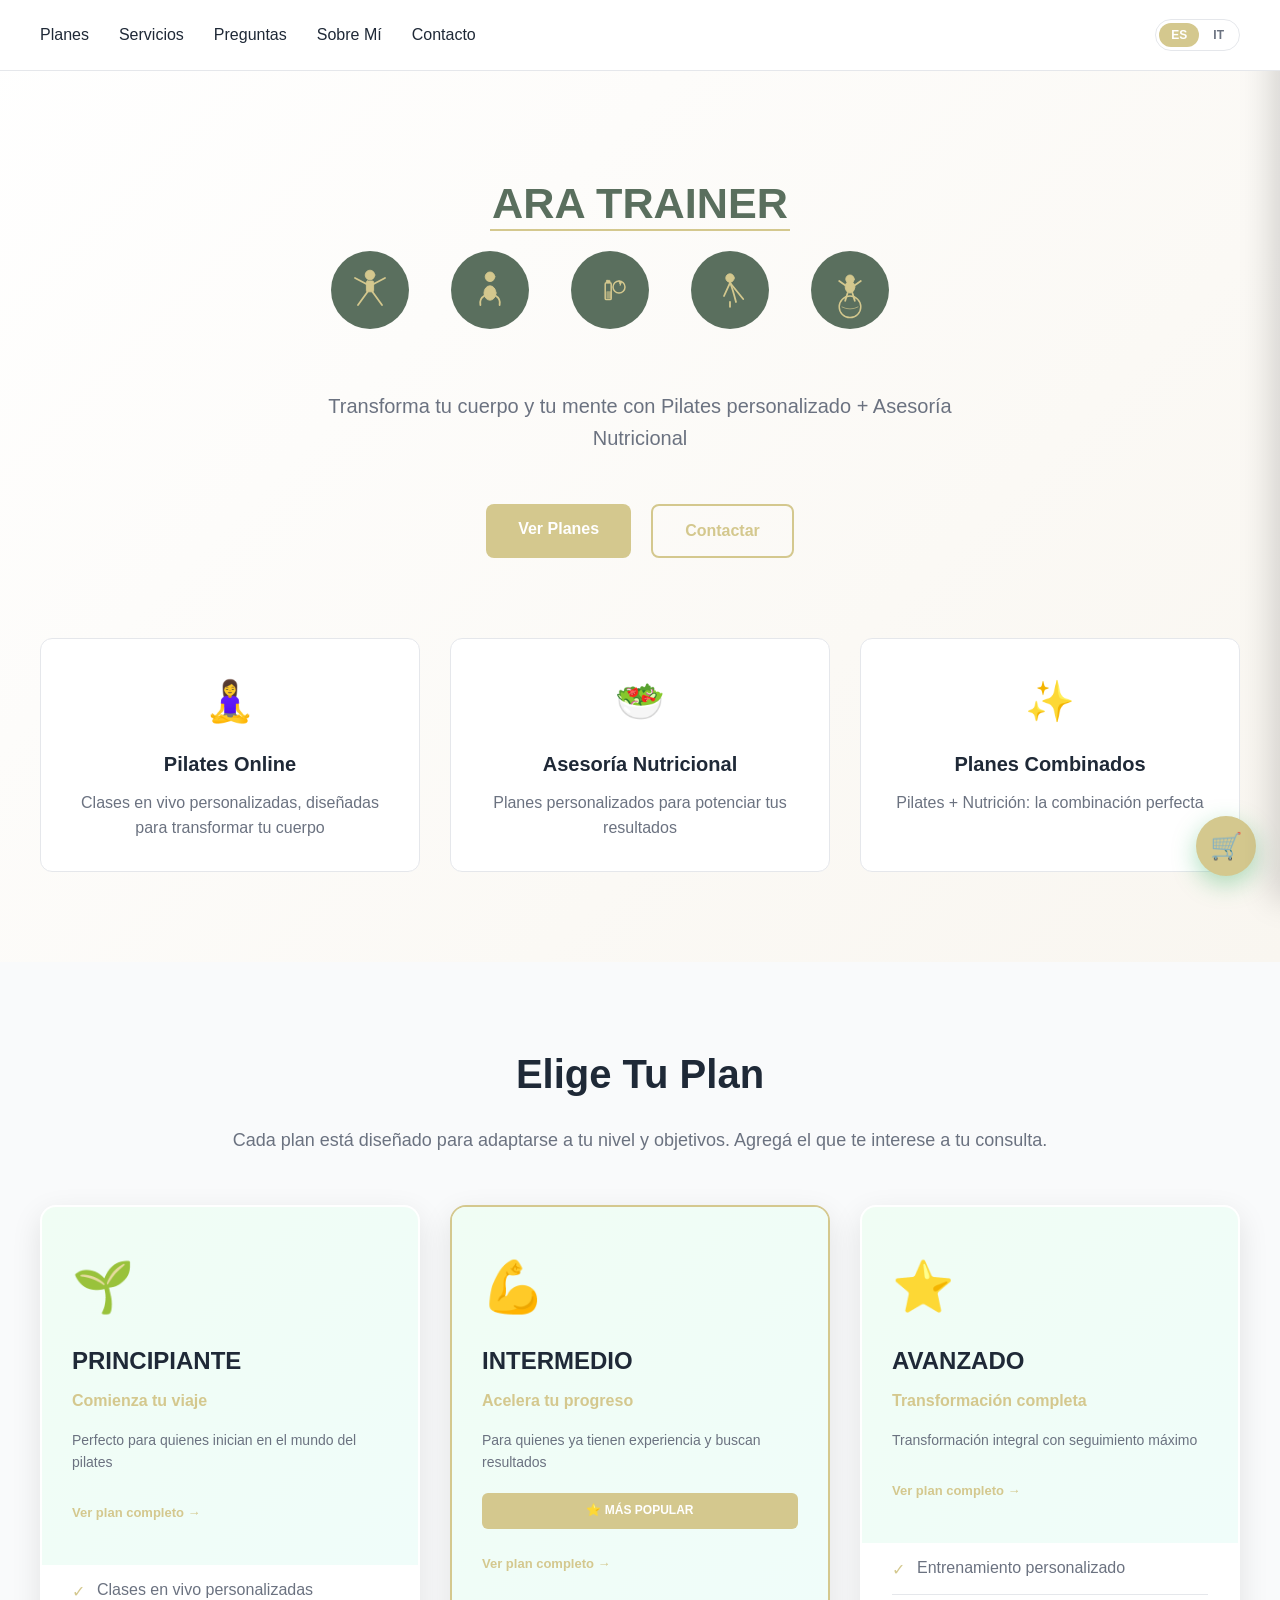
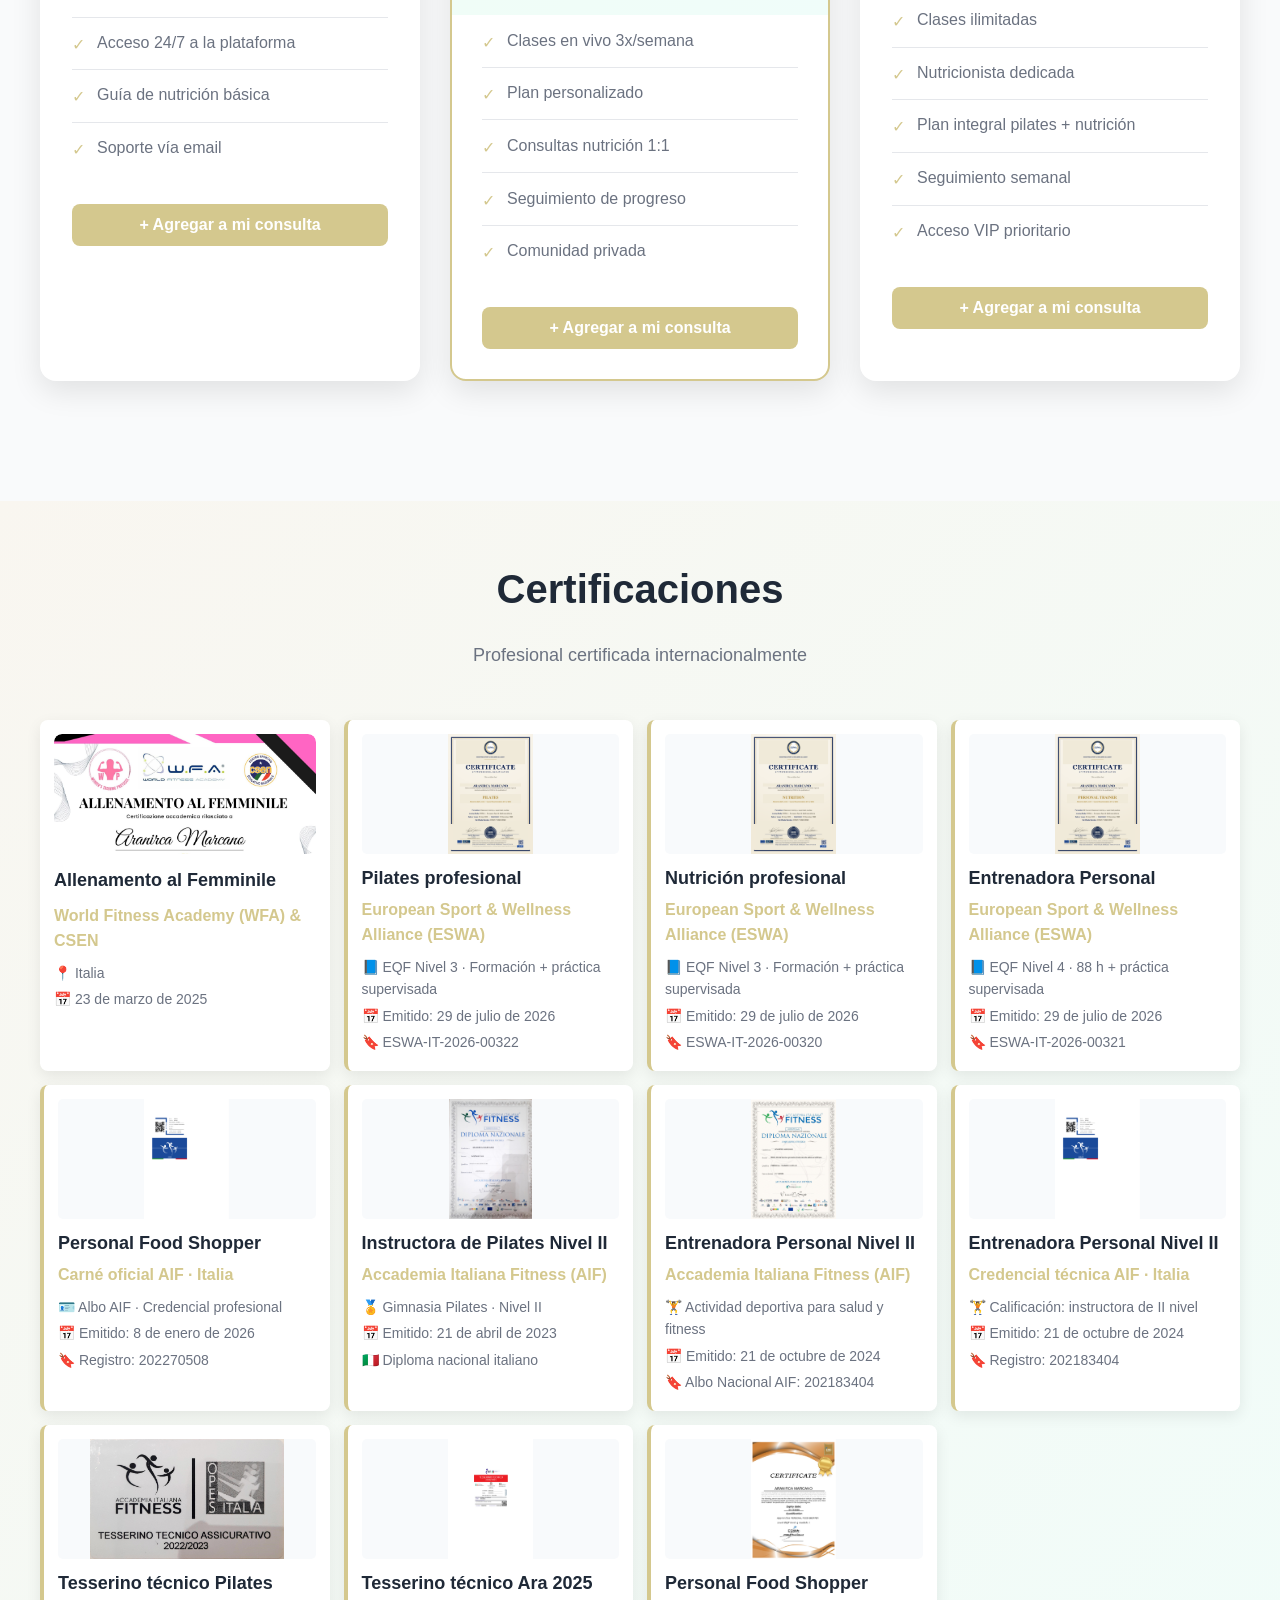
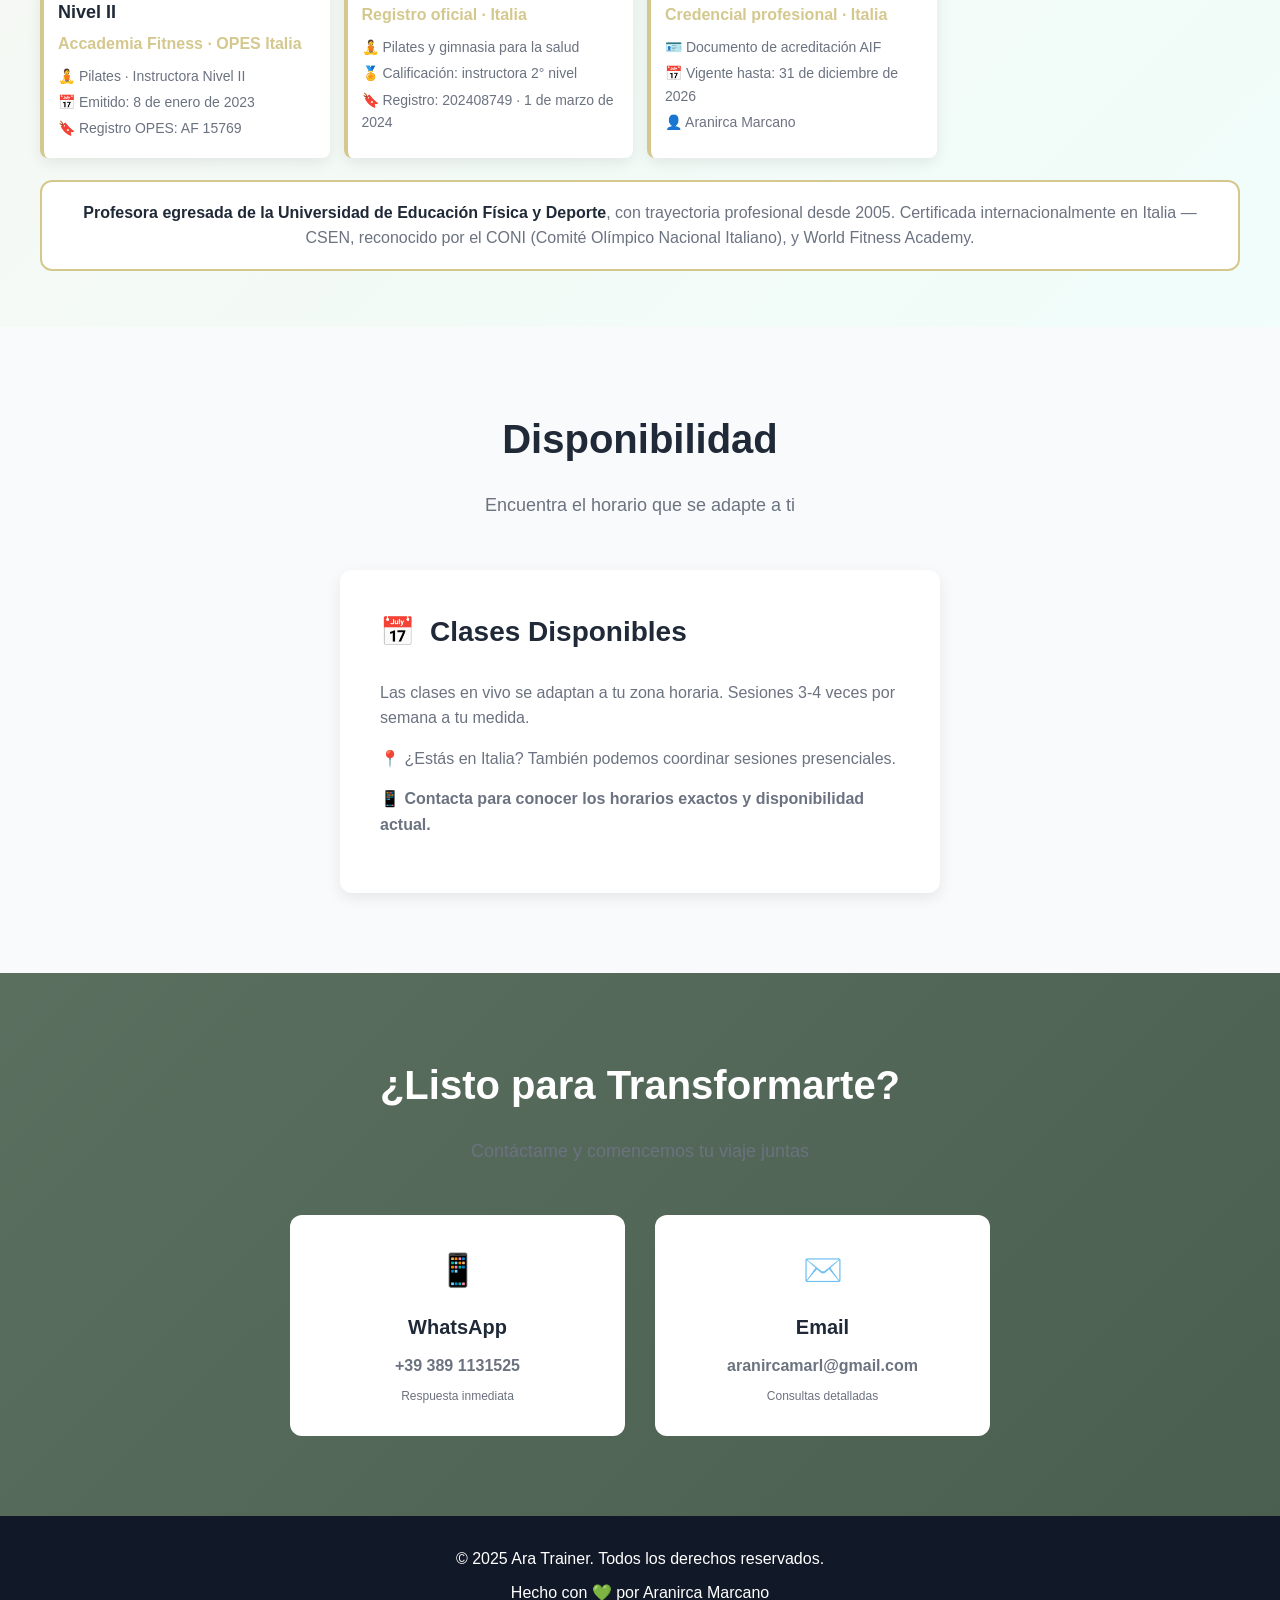
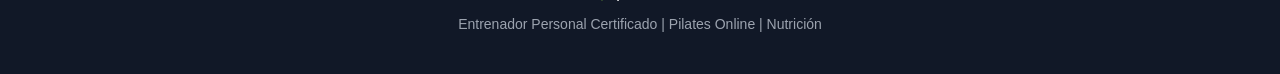
==== index.html @ 7035ace1 "Create professional Ara Trainer logo with detailed icons - Add SVG logo with 5 icons in single horiz" ====
<!DOCTYPE html>
<html lang="es">
<head>
    <meta charset="UTF-8">
    <meta name="viewport" content="width=device-width, initial-scale=1.0">
    <title data-i18n="meta.title_home">Ara Trainer | Pilates Online + Nutrición</title>
    <link rel="stylesheet" href="css/style.css">
</head>
<body>
    <!-- NAVBAR -->
    <nav>
        <div class="container">
            <ul class="nav-links">
                <li><a href="planes.html#planes-detalle" data-i18n="nav.planes">Planes</a></li>
                <li><a href="planes.html#servicios-detalle" data-i18n="nav.servicios">Servicios</a></li>
                <li><a href="planes.html#faq" data-i18n="nav.preguntas">Preguntas</a></li>
                <li><a href="#certificados" data-i18n="nav.sobre_mi">Sobre Mí</a></li>
                <li><a href="#contacto" data-i18n="nav.contacto">Contacto</a></li>
            </ul>
            <div class="nav-right">
                <div class="lang-switch">
                    <button class="lang-btn" data-lang="es">ES</button>
                    <button class="lang-btn" data-lang="it">IT</button>
                </div>
                <button class="menu-toggle" data-i18n-aria-label="common.menu_aria" aria-label="Abrir menú">☰</button>
            </div>
        </div>
    </nav>

    <!-- HERO -->
    <section class="hero">
        <div class="container">
            <img src="assets/img/logo.svg" alt="Ara Trainer" class="hero-logo">

            <p class="hero-tagline" data-i18n="hero.tagline">Transforma tu cuerpo y tu mente con Pilates personalizado + Asesoría Nutricional</p>

            <div class="cta-buttons cta-hero">
                <a href="planes.html" class="btn btn-primary" data-i18n="hero.cta_planes">Ver Planes</a>
                <a href="#contacto" class="btn btn-secondary" data-i18n="hero.cta_contact">Contactar</a>
            </div>

            <div class="features">
                <a href="planes.html#detalle-pilates" class="feature-card">
                    <div class="feature-icon">🧘‍♀️</div>
                    <h3 data-i18n="hero.feature1_title">Pilates Online</h3>
                    <p data-i18n="hero.feature1_desc">Clases en vivo personalizadas, diseñadas para transformar tu cuerpo</p>
                </a>
                <a href="planes.html#detalle-nutricion" class="feature-card">
                    <div class="feature-icon">🥗</div>
                    <h3 data-i18n="hero.feature2_title">Asesoría Nutricional</h3>
                    <p data-i18n="hero.feature2_desc">Planes personalizados para potenciar tus resultados</p>
                </a>
                <a href="planes.html#detalle-combinado" class="feature-card">
                    <div class="feature-icon">✨</div>
                    <h3 data-i18n="hero.feature3_title">Planes Combinados</h3>
                    <p data-i18n="hero.feature3_desc">Pilates + Nutrición: la combinación perfecta</p>
                </a>
            </div>
        </div>
    </section>

    <!-- PLANES -->
    <section id="planes">
        <div class="container">
            <h2 data-i18n="planes_home.title">Elige Tu Plan</h2>
            <p class="section-subtitle" data-i18n="planes_home.subtitle">Cada plan está diseñado para adaptarse a tu nivel y objetivos. Agregá el que te interese a tu consulta.</p>

            <div class="planes-grid">
                <!-- PLAN PRINCIPIANTE -->
                <div class="plan-card">
                    <div class="plan-header">
                        <a href="planes.html#detalle-principiante" class="plan-header-link">
                            <div class="plan-icon">🌱</div>
                            <div class="plan-name" data-i18n="plan.principiante.name">PRINCIPIANTE</div>
                            <div class="plan-subtitle" data-i18n="plan.principiante.subtitle">Comienza tu viaje</div>
                            <p class="plan-description" data-i18n="plan.principiante.desc">Perfecto para quienes inician en el mundo del pilates</p>
                            <span class="plan-header-cta" data-i18n="common.ver_plan_completo">Ver plan completo →</span>
                        </a>
                    </div>
                    <div class="plan-benefits">
                        <div class="benefit">
                            <span class="benefit-check">✓</span>
                            <span data-i18n="plan.principiante.b1">Clases en vivo personalizadas</span>
                        </div>
                        <div class="benefit">
                            <span class="benefit-check">✓</span>
                            <span data-i18n="plan.principiante.b2">Acceso 24/7 a la plataforma</span>
                        </div>
                        <div class="benefit">
                            <span class="benefit-check">✓</span>
                            <span data-i18n="plan.principiante.b3">Guía de nutrición básica</span>
                        </div>
                        <div class="benefit">
                            <span class="benefit-check">✓</span>
                            <span data-i18n="plan.principiante.b4">Soporte vía email</span>
                        </div>
                    </div>
                    <div class="plan-footer">
                        <button class="btn btn-primary btn-add-cart" data-item-id="plan-principiante">+ Agregar a mi consulta</button>
                    </div>
                </div>

                <!-- PLAN INTERMEDIO -->
                <div class="plan-card destacado">
                    <div class="plan-header">
                        <a href="planes.html#detalle-intermedio" class="plan-header-link">
                            <div class="plan-icon">💪</div>
                            <div class="plan-name" data-i18n="plan.intermedio.name">INTERMEDIO</div>
                            <div class="plan-subtitle" data-i18n="plan.intermedio.subtitle">Acelera tu progreso</div>
                            <p class="plan-description" data-i18n="plan.intermedio.desc">Para quienes ya tienen experiencia y buscan resultados</p>
                            <div class="plan-badge" data-i18n="plan.intermedio.badge">⭐ MÁS POPULAR</div>
                            <span class="plan-header-cta" data-i18n="common.ver_plan_completo">Ver plan completo →</span>
                        </a>
                    </div>
                    <div class="plan-benefits">
                        <div class="benefit">
                            <span class="benefit-check">✓</span>
                            <span data-i18n="plan.intermedio.b1">Clases en vivo 3x/semana</span>
                        </div>
                        <div class="benefit">
                            <span class="benefit-check">✓</span>
                            <span data-i18n="plan.intermedio.b2">Plan personalizado</span>
                        </div>
                        <div class="benefit">
                            <span class="benefit-check">✓</span>
                            <span data-i18n="plan.intermedio.b3">Consultas nutrición 1:1</span>
                        </div>
                        <div class="benefit">
                            <span class="benefit-check">✓</span>
                            <span data-i18n="plan.intermedio.b4">Seguimiento de progreso</span>
                        </div>
                        <div class="benefit">
                            <span class="benefit-check">✓</span>
                            <span data-i18n="plan.intermedio.b5">Comunidad privada</span>
                        </div>
                    </div>
                    <div class="plan-footer">
                        <button class="btn btn-primary btn-add-cart" data-item-id="plan-intermedio">+ Agregar a mi consulta</button>
                    </div>
                </div>

                <!-- PLAN AVANZADO -->
                <div class="plan-card">
                    <div class="plan-header">
                        <a href="planes.html#detalle-avanzado" class="plan-header-link">
                            <div class="plan-icon">⭐</div>
                            <div class="plan-name" data-i18n="plan.avanzado.name">AVANZADO</div>
                            <div class="plan-subtitle" data-i18n="plan.avanzado.subtitle">Transformación completa</div>
                            <p class="plan-description" data-i18n="plan.avanzado.desc">Transformación integral con seguimiento máximo</p>
                            <span class="plan-header-cta" data-i18n="common.ver_plan_completo">Ver plan completo →</span>
                        </a>
                    </div>
                    <div class="plan-benefits">
                        <div class="benefit">
                            <span class="benefit-check">✓</span>
                            <span data-i18n="plan.avanzado.b1">Entrenamiento personalizado</span>
                        </div>
                        <div class="benefit">
                            <span class="benefit-check">✓</span>
                            <span data-i18n="plan.avanzado.b2">Clases ilimitadas</span>
                        </div>
                        <div class="benefit">
                            <span class="benefit-check">✓</span>
                            <span data-i18n="plan.avanzado.b3">Nutricionista dedicada</span>
                        </div>
                        <div class="benefit">
                            <span class="benefit-check">✓</span>
                            <span data-i18n="plan.avanzado.b4">Plan integral pilates + nutrición</span>
                        </div>
                        <div class="benefit">
                            <span class="benefit-check">✓</span>
                            <span data-i18n="plan.avanzado.b5">Seguimiento semanal</span>
                        </div>
                        <div class="benefit">
                            <span class="benefit-check">✓</span>
                            <span data-i18n="plan.avanzado.b6">Acceso VIP prioritario</span>
                        </div>
                    </div>
                    <div class="plan-footer">
                        <button class="btn btn-primary btn-add-cart" data-item-id="plan-avanzado">+ Agregar a mi consulta</button>
                    </div>
                </div>
            </div>
        </div>
    </section>

    <!-- CERTIFICADOS -->
    <section id="certificados">
        <div class="container">
            <h2 data-i18n="cert.title">Certificaciones</h2>
            <p class="section-subtitle" data-i18n="cert.subtitle">Profesional certificada internacionalmente</p>

            <div class="certificados-grid">
                <article class="cert-card cert-card-featured">
                    <a href="assets/img/certificado-allenamento-femminile.jpg" target="_blank" rel="noopener" class="cert-image-link" data-i18n-aria-label="cert.image_aria" aria-label="Ver certificado completo">
                        <img src="assets/img/certificado-allenamento-femminile.jpg" data-i18n-alt="cert.image_alt" alt="Certificado Allenamento al Femminile" class="cert-image">
                    </a>
                    <div class="cert-title" data-i18n="cert.card1_title">Allenamento al Femminile</div>
                    <div class="cert-entity">World Fitness Academy (WFA) &amp; CSEN</div>
                    <div class="cert-detail">📍 <span data-i18n="cert.italia">Italia</span></div>
                    <div class="cert-detail" data-i18n="cert.card1_date">📅 23 de marzo de 2025</div>
                </article>

                <a class="cert-card cert-document" href="assets/img/originales/Diploma_ESWA_ARANIRCA_MARCANO_PILATES.pdf" target="_blank" rel="noopener">
                    <img class="cert-thumb" src="assets/img/certificados/certificado-1.png" alt="Diploma europeo de Pilates ESWA"><span class="cert-title">Pilates profesional</span><span class="cert-entity">European Sport &amp; Wellness Alliance (ESWA)</span><span class="cert-detail">📘 EQF Nivel 3 · Formación + práctica supervisada</span><span class="cert-detail">📅 Emitido: 29 de julio de 2026</span><span class="cert-detail">🔖 ESWA-IT-2026-00322</span>
                </a>
                <a class="cert-card cert-document" href="assets/img/originales/Diploma_ESWA_ARANIRCA_MARCANO_NUTRITION.pdf" target="_blank" rel="noopener">
                    <img class="cert-thumb" src="assets/img/certificados/certificado-2.png" alt="Diploma europeo de Nutrición ESWA"><span class="cert-title">Nutrición profesional</span><span class="cert-entity">European Sport &amp; Wellness Alliance (ESWA)</span><span class="cert-detail">📘 EQF Nivel 3 · Formación + práctica supervisada</span><span class="cert-detail">📅 Emitido: 29 de julio de 2026</span><span class="cert-detail">🔖 ESWA-IT-2026-00320</span>
                </a>
                <a class="cert-card cert-document" href="assets/img/originales/Diploma_ESWA_ARANIRCA_MARCANO_PERSONAL_TRAINER.pdf" target="_blank" rel="noopener">
                    <img class="cert-thumb" src="assets/img/certificados/certificado-3.png" alt="Diploma europeo de Entrenadora Personal ESWA"><span class="cert-title">Entrenadora Personal</span><span class="cert-entity">European Sport &amp; Wellness Alliance (ESWA)</span><span class="cert-detail">📘 EQF Nivel 4 · 88 h + práctica supervisada</span><span class="cert-detail">📅 Emitido: 29 de julio de 2026</span><span class="cert-detail">🔖 ESWA-IT-2026-00321</span>
                </a>
                <a class="cert-card cert-document" href="assets/img/originales/aif_card.pdf" target="_blank" rel="noopener">
                    <img class="cert-thumb" src="assets/img/certificados/certificado-4.png" alt="Carné oficial AIF de Personal Food Shopper"><span class="cert-title">Personal Food Shopper</span><span class="cert-entity">Carné oficial AIF · Italia</span><span class="cert-detail">🪪 Albo AIF · Credencial profesional</span><span class="cert-detail">📅 Emitido: 8 de enero de 2026</span><span class="cert-detail">🔖 Registro: 202270508</span>
                </a>
                <a class="cert-card cert-document" href="assets/img/originales/Diploma Nazionale  Pilates ll livello (1).pdf" target="_blank" rel="noopener">
                    <img class="cert-thumb" src="assets/img/certificados/certificado-5.png" alt="Diploma Nacional de Instructora de Pilates Nivel II"><span class="cert-title">Instructora de Pilates Nivel II</span><span class="cert-entity">Accademia Italiana Fitness (AIF)</span><span class="cert-detail">🏅 Gimnasia Pilates · Nivel II</span><span class="cert-detail">📅 Emitido: 21 de abril de 2023</span><span class="cert-detail">🇮🇹 Diploma nacional italiano</span>
                </a>
                <a class="cert-card cert-document" href="assets/img/originales/certificate_aif_ Diploma Nazionale PT.pdf" target="_blank" rel="noopener">
                    <img class="cert-thumb" src="assets/img/certificados/certificado-6.png" alt="Diploma Nacional de Entrenadora Personal Nivel II"><span class="cert-title">Entrenadora Personal Nivel II</span><span class="cert-entity">Accademia Italiana Fitness (AIF)</span><span class="cert-detail">🏋️ Actividad deportiva para salud y fitness</span><span class="cert-detail">📅 Emitido: 21 de octubre de 2024</span><span class="cert-detail">🔖 Albo Nacional AIF: 202183404</span>
                </a>
                <a class="cert-card cert-document" href="assets/img/originales/Tesserino PT livello 2 allenatore.pdf" target="_blank" rel="noopener">
                    <img class="cert-thumb" src="assets/img/certificados/certificado-7.png" alt="Credencial técnica AIF de Entrenadora Personal Nivel II"><span class="cert-title">Entrenadora Personal Nivel II</span><span class="cert-entity">Credencial técnica AIF · Italia</span><span class="cert-detail">🏋️ Calificación: instructora de II nivel</span><span class="cert-detail">📅 Emitido: 21 de octubre de 2024</span><span class="cert-detail">🔖 Registro: 202183404</span>
                </a>
                <a class="cert-card cert-document" href="assets/img/originales/Tesserino tecnico pilates ll.pdf" target="_blank" rel="noopener">
                    <img class="cert-thumb" src="assets/img/certificados/certificado-8.png" alt="Credencial técnica de Pilates Nivel II"><span class="cert-title">Tesserino técnico Pilates Nivel II</span><span class="cert-entity">Accademia Fitness · OPES Italia</span><span class="cert-detail">🧘 Pilates · Instructora Nivel II</span><span class="cert-detail">📅 Emitido: 8 de enero de 2023</span><span class="cert-detail">🔖 Registro OPES: AF 15769</span>
                </a>
                <a class="cert-card cert-document" href="assets/img/originales/Tesserino técnico Ara 2025.pdf" target="_blank" rel="noopener">
                    <img class="cert-thumb" src="assets/img/certificados/certificado-9.png" alt="Tesserino técnico Ara 2025"><span class="cert-title">Tesserino técnico Ara 2025</span><span class="cert-entity">Registro oficial · Italia</span><span class="cert-detail">🧘 Pilates y gimnasia para la salud</span><span class="cert-detail">🏅 Calificación: instructora 2° nivel</span><span class="cert-detail">🔖 Registro: 202408749 · 1 de marzo de 2024</span>
                </a>
                <a class="cert-card cert-document" href="assets/img/originales/DOC-20260331-WA0048..pdf" target="_blank" rel="noopener">
                    <img class="cert-thumb" src="assets/img/certificados/certificado-10.png" alt="Credencial profesional de Personal Food Shopper"><span class="cert-title">Personal Food Shopper</span><span class="cert-entity">Credencial profesional · Italia</span><span class="cert-detail">🪪 Documento de acreditación AIF</span><span class="cert-detail">📅 Vigente hasta: 31 de diciembre de 2026</span><span class="cert-detail">👤 Aranirca Marcano</span>
                </a>
            </div>

            <div class="info-box">
                <p data-i18n-html="cert.infobox"><strong>Profesora egresada de la Universidad de Educación Física y Deporte</strong>, con trayectoria profesional desde 2005. Certificada internacionalmente en Italia — CSEN, reconocido por el CONI (Comité Olímpico Nacional Italiano), y World Fitness Academy.</p>
            </div>
        </div>
    </section>

    <!-- HORARIOS -->
    <section id="horarios">
        <div class="container">
            <h2 data-i18n="horarios.title">Disponibilidad</h2>
            <p class="section-subtitle" data-i18n="horarios.subtitle">Encuentra el horario que se adapte a ti</p>

            <div class="horario-box">
                <div class="horario-header">
                    <div class="horario-icon">📅</div>
                    <h3 data-i18n="horarios.box_title">Clases Disponibles</h3>
                </div>
                <p data-i18n="horarios.p1">Las clases en vivo se adaptan a tu zona horaria. Sesiones 3-4 veces por semana a tu medida.</p>
                <p data-i18n="horarios.p2_presencial">📍 ¿Estás en Italia? También podemos coordinar sesiones presenciales.</p>
                <p data-i18n-html="horarios.p3">📱 <strong>Contacta para conocer los horarios exactos y disponibilidad actual.</strong></p>
            </div>
        </div>
    </section>

    <!-- CONTACTO -->
    <section id="contacto">
        <div class="container">
            <h2 data-i18n="contacto.title">¿Listo para Transformarte?</h2>
            <p class="section-subtitle" data-i18n="contacto.subtitle">Contáctame y comencemos tu viaje juntas</p>

            <div class="contacto-grid">
                <a href="https://wa.me/393891131525" target="_blank" class="contact-card">
                    <div class="contact-icon">📱</div>
                    <h3 data-i18n="contacto.whatsapp_title">WhatsApp</h3>
                    <p class="contact-link">+39 389 1131525</p>
                    <p class="contact-subtitle" data-i18n="contacto.whatsapp_sub">Respuesta inmediata</p>
                </a>

                <a href="mailto:aranircamarl@gmail.com" class="contact-card">
                    <div class="contact-icon">✉️</div>
                    <h3 data-i18n="contacto.email_title">Email</h3>
                    <p class="contact-link">aranircamarl@gmail.com</p>
                    <p class="contact-subtitle" data-i18n="contacto.email_sub">Consultas detalladas</p>
                </a>
            </div>
        </div>
    </section>

    <!-- FOOTER -->
    <footer>
        <p data-i18n="footer.rights">© 2025 Ara Trainer. Todos los derechos reservados.</p>
        <p data-i18n="footer.made_by">Hecho con 💚 por Aranirca Marcano</p>
        <p class="footer-small" data-i18n="footer.tagline">Entrenador Personal Certificado | Pilates Online | Nutrición</p>
    </footer>

    <!-- CARRITO DE CONSULTA -->
    <button id="cart-fab" class="cart-fab" data-i18n-aria-label="cart.fab_aria" aria-label="Abrir mi consulta">
        🛒
        <span id="cart-count" class="cart-badge">0</span>
    </button>

    <div id="cart-overlay" class="cart-overlay"></div>

    <aside id="cart-drawer" class="cart-drawer">
        <div class="cart-header">
            <h3 data-i18n="cart.title">Mi Consulta</h3>
            <button id="cart-close" class="cart-close" data-i18n-aria-label="cart.close_aria" aria-label="Cerrar">&times;</button>
        </div>

        <div id="cart-items" class="cart-items"></div>

        <div id="cart-empty" class="cart-empty">
            <p data-i18n="cart.empty_line1">Todavía no agregaste nada.</p>
            <p class="cart-empty-sub" data-i18n="cart.empty_line2">Elegí un plan o servicio que te interese ✨</p>
        </div>

        <div class="cart-footer">
            <label class="checkbox-label" for="cart-presencial">
                <input type="checkbox" id="cart-presencial">
                <span data-i18n="cart.presencial_label">📍 Prefiero modalidad presencial (si estoy en Italia)</span>
            </label>
            <label for="cart-note" data-i18n="cart.note_label">Comentario adicional (opcional)</label>
            <textarea id="cart-note" rows="3" data-i18n-placeholder="cart.note_placeholder" placeholder="Ej: prefiero horario de tarde..."></textarea>
            <button id="cart-whatsapp" class="btn btn-primary cart-btn" data-i18n="cart.btn_whatsapp">📱 Enviar consulta por WhatsApp</button>
            <button id="cart-pdf" class="btn btn-secondary cart-btn" data-i18n="cart.btn_pdf">📄 Descargar resumen en PDF</button>
        </div>
    </aside>

    <script src="https://cdnjs.cloudflare.com/ajax/libs/jspdf/2.5.1/jspdf.umd.min.js"></script>
    <script src="js/i18n.js"></script>
    <script src="js/main.js"></script>
    <script src="js/cart.js"></script>
</body>
</html>
---- css/style.css ----
* {
    margin: 0;
    padding: 0;
    box-sizing: border-box;
}

:root {
    --primary: #d4c88e;
    --primary-dark: #b8ad7a;
    --light-bg: #f9f6f0;
    --text-dark: #1f2937;
    --text-gray: #6b7280;
    --border: #e5e7eb;
}

html {
    scroll-behavior: smooth;
}

body {
    font-family: -apple-system, BlinkMacSystemFont, 'Segoe UI', 'Roboto', sans-serif;
    color: var(--text-dark);
    line-height: 1.6;
    background: white;
}

/* NAVBAR */
nav {
    position: fixed;
    top: 0;
    left: 0;
    width: 100%;
    background: rgba(255, 255, 255, 0.98);
    backdrop-filter: blur(10px);
    z-index: 1000;
    border-bottom: 1px solid var(--border);
    padding: 0 20px;
}

nav .container {
    max-width: 1200px;
    margin: 0 auto;
    display: flex;
    justify-content: space-between;
    align-items: center;
    height: 70px;
}

.nav-links {
    display: flex;
    gap: 35px;
    list-style: none;
    flex: 0 1 auto;
}

.nav-brand {
    font-size: 16px;
    font-weight: 700;
    color: var(--primary);
    text-decoration: none;
    flex: 1;
    text-align: center;
    transition: opacity 0.3s;
}

.nav-brand:hover {
    opacity: 0.8;
}

.nav-right {
    display: flex;
    align-items: center;
    gap: 20px;
    flex: 0 1 auto;
}

.lang-switch {
    display: flex;
    gap: 2px;
    border: 1px solid var(--border);
    border-radius: 20px;
    padding: 3px;
}

.lang-btn {
    border: none;
    background: none;
    padding: 5px 12px;
    font-size: 12px;
    font-weight: 700;
    border-radius: 16px;
    cursor: pointer;
    color: var(--text-gray);
    transition: all 0.2s;
}

.lang-btn.active {
    background: var(--primary);
    color: white;
}

.nav-links {
    display: flex;
    gap: 30px;
    list-style: none;
}

.nav-links a {
    color: var(--text-dark);
    text-decoration: none;
    font-weight: 500;
    transition: color 0.3s;
}

.nav-links a:hover {
    color: var(--primary);
}

.menu-toggle {
    display: none;
    background: none;
    border: none;
    font-size: 24px;
    cursor: pointer;
}

/* HERO */
.hero {
    padding-top: calc(70px + 100px);
    padding-bottom: 90px;
    padding-left: 20px;
    padding-right: 20px;
    background: linear-gradient(135deg, #ffffff 0%, var(--light-bg) 100%);
    text-align: center;
}

.hero-logo {
    height: 180px;
    display: block;
    margin: 0 auto 40px;
}

.hero-tagline {
    font-size: 20px;
    color: var(--text-gray);
    max-width: 720px;
    margin: 0 auto 50px;
    line-height: 1.6;
    font-weight: 400;
}

.container {
    max-width: 1200px;
    margin: 0 auto;
}

h1 {
    font-size: 48px;
    margin-bottom: 10px;
    color: var(--text-dark);
}

.subtitle {
    font-size: 24px;
    color: var(--text-gray);
    margin-bottom: 20px;
}

.tagline {
    font-size: 18px;
    color: var(--text-gray);
    max-width: 600px;
    margin: 0 auto 40px;
}

.tagline-note {
    font-size: 15px;
    margin-top: -28px;
}

.cta-buttons {
    display: flex;
    gap: 20px;
    justify-content: center;
    flex-wrap: wrap;
    margin-bottom: 60px;
}

.cta-hero {
    margin-bottom: 80px;
}

.btn {
    padding: 12px 32px;
    font-size: 16px;
    font-weight: 600;
    border-radius: 8px;
    text-decoration: none;
    border: none;
    cursor: pointer;
    transition: all 0.3s;
    display: inline-block;
}

.btn-primary {
    background: var(--primary);
    color: white;
}

.btn-primary:hover {
    background: var(--primary-dark);
    transform: translateY(-2px);
    box-shadow: 0 10px 20px rgba(22, 163, 74, 0.2);
}

.btn-secondary {
    border: 2px solid var(--primary);
    color: var(--primary);
    background: transparent;
}

.btn-secondary:hover {
    background: var(--light-bg);
}

.divider {
    width: 100px;
    height: 4px;
    background: linear-gradient(90deg, var(--primary), #c9b880);
    margin: 40px auto;
    border-radius: 2px;
}

/* FEATURES */
.features {
    display: grid;
    grid-template-columns: repeat(auto-fit, minmax(300px, 1fr));
    gap: 30px;
    margin-top: 60px;
}

.feature-card {
    padding: 30px;
    background: white;
    border: 1px solid var(--border);
    border-radius: 12px;
    text-align: center;
    transition: all 0.3s;
    display: block;
    text-decoration: none;
    color: inherit;
    cursor: pointer;
}

.feature-card:hover {
    box-shadow: 0 10px 30px rgba(0, 0, 0, 0.1);
    border-color: var(--primary);
    transform: translateY(-4px);
}

.feature-card:hover h3 {
    color: var(--primary);
}

.feature-icon {
    font-size: 40px;
    margin-bottom: 15px;
}

.feature-card h3 {
    font-size: 20px;
    margin-bottom: 10px;
    color: var(--text-dark);
}

.feature-card p {
    color: var(--text-gray);
}

/* SECTION */
section {
    padding: 80px 20px;
}

section h2 {
    font-size: 40px;
    text-align: center;
    margin-bottom: 20px;
    color: var(--text-dark);
}

.section-subtitle {
    text-align: center;
    color: var(--text-gray);
    margin-bottom: 50px;
    font-size: 18px;
}

#planes {
    background: #f9fafb;
}

/* PLANES */
.planes-grid {
    display: grid;
    grid-template-columns: repeat(auto-fit, minmax(320px, 1fr));
    gap: 30px;
    margin-bottom: 40px;
}

.plan-card {
    background: white;
    border-radius: 16px;
    overflow: hidden;
    box-shadow: 0 10px 30px rgba(0, 0, 0, 0.1);
    transition: all 0.3s;
    border: 2px solid transparent;
}

.plan-card:hover {
    transform: translateY(-10px);
    box-shadow: 0 20px 40px rgba(0, 0, 0, 0.15);
}

.plan-card.destacado {
    border-color: var(--primary);
    transform: scale(1.05);
}

.plan-header {
    padding: 40px 30px;
    background: linear-gradient(135deg, #f0fdf4 0%, #f0fdfa 100%);
}

.plan-header-link {
    display: block;
    text-decoration: none;
    color: inherit;
    cursor: pointer;
}

.plan-header-link:hover .plan-name {
    text-decoration: underline;
}

.plan-header-cta {
    display: inline-block;
    margin-top: 10px;
    font-size: 13px;
    color: var(--primary);
    font-weight: 600;
}

.plan-icon {
    font-size: 50px;
    margin-bottom: 15px;
}

.plan-name {
    font-size: 24px;
    font-weight: bold;
    color: var(--text-dark);
    margin-bottom: 8px;
}

.plan-subtitle {
    color: var(--primary);
    font-weight: 600;
    margin-bottom: 15px;
}

.plan-description {
    color: var(--text-gray);
    font-size: 14px;
    margin-bottom: 20px;
}

.plan-badge {
    background: var(--primary);
    color: white;
    padding: 8px 16px;
    border-radius: 6px;
    font-weight: bold;
    text-align: center;
    margin-bottom: 15px;
    font-size: 12px;
}

.plan-benefits {
    padding: 0 30px;
}

.benefit {
    padding: 12px 0;
    display: flex;
    gap: 12px;
    align-items: flex-start;
    border-bottom: 1px solid var(--border);
    color: var(--text-gray);
}

.benefit:last-child {
    border-bottom: none;
}

.benefit-check {
    color: var(--primary);
    flex-shrink: 0;
    margin-top: 2px;
}

.plan-footer {
    padding: 30px;
}

.plan-footer .btn {
    width: 100%;
    text-align: center;
}

.servicio-icon {
    font-size: 60px;
    flex-shrink: 0;
}

/* CERTIFICADOS */
#certificados {
    background: linear-gradient(135deg, var(--light-bg) 0%, #f0fdfa 100%);
    padding: 56px 20px;
}

.certificados-grid {
    display: grid;
    grid-template-columns: repeat(4, minmax(0, 1fr));
    gap: 14px;
    margin-bottom: 22px;
}

.cert-card {
    background: white;
    padding: 14px;
    border-radius: 8px;
    border-left: 4px solid var(--primary);
    box-shadow: 0 5px 15px rgba(0, 0, 0, 0.08);
}

.cert-icon {
    font-size: 30px;
    margin-bottom: 10px;
}

.cert-card-featured {
    border-left: none;
    padding-top: 14px;
}

.cert-image-link {
    display: block;
    margin-bottom: 12px;
    border-radius: 8px;
    overflow: hidden;
    max-height: 120px;
}

.cert-image {
    width: 100%;
    height: 120px;
    display: block;
    border-radius: 8px;
    object-fit: cover;
    object-position: top;
    transition: transform 0.3s;
    cursor: zoom-in;
}

.cert-image-link:hover .cert-image {
    transform: scale(1.03);
}

.cert-document {
    display: flex;
    flex-direction: column;
    text-decoration: none;
    color: inherit;
    transition: transform 0.2s, box-shadow 0.2s;
}

.cert-document:hover {
    transform: translateY(-3px);
    box-shadow: 0 8px 18px rgba(0, 0, 0, 0.12);
}

.cert-thumb {
    width: 100%;
    height: 120px;
    margin-bottom: 10px;
    border-radius: 5px;
    object-fit: contain;
    background: #f8fafc;
}

.cert-document .cert-title {
    font-size: 18px;
    margin-bottom: 4px;
}

.cert-document .cert-entity {
    font-size: 16px;
    margin-bottom: 8px;
}

.cert-title {
    font-size: 18px;
    font-weight: bold;
    margin-bottom: 8px;
    color: var(--text-dark);
}

.cert-entity {
    color: var(--primary);
    font-weight: 600;
    margin-bottom: 8px;
}

.cert-detail {
    color: var(--text-gray);
    font-size: 14px;
    margin-bottom: 4px;
}

.info-box {
    background: white;
    padding: 18px 22px;
    border-radius: 12px;
    border: 2px solid var(--primary);
    text-align: center;
    margin-top: 0;
}

.info-box p {
    color: var(--text-gray);
    font-size: 16px;
}

.info-box strong {
    color: var(--text-dark);
}

.certificate-viewer[hidden] {
    display: none;
}

.certificate-viewer {
    position: fixed;
    inset: 0;
    z-index: 1100;
    display: grid;
    place-items: center;
    padding: 24px;
}

.certificate-viewer-backdrop {
    position: absolute;
    inset: 0;
    background: rgba(15, 23, 42, 0.82);
}

.certificate-viewer-panel {
    position: relative;
    z-index: 1;
    display: flex;
    width: min(900px, 92vw);
    max-height: 92vh;
    flex-direction: column;
    align-items: center;
    gap: 12px;
    padding: 20px 64px 18px;
    border-radius: 10px;
    background: white;
    box-shadow: 0 20px 60px rgba(0, 0, 0, 0.3);
}

.certificate-viewer-image {
    width: 100%;
    height: min(72vh, 720px);
    object-fit: contain;
    border-radius: 4px;
    background: #f8fafc;
}

.certificate-viewer-caption {
    display: flex;
    width: 100%;
    flex-direction: column;
    gap: 2px;
    color: var(--text-dark);
    text-align: center;
}

.certificate-viewer-caption span {
    color: var(--primary);
    font-size: 14px;
    font-weight: 600;
}

.certificate-viewer-close,
.certificate-viewer-prev,
.certificate-viewer-next {
    position: absolute;
    z-index: 2;
    display: grid;
    width: 40px;
    height: 40px;
    place-items: center;
    border: none;
    border-radius: 50%;
    background: var(--primary);
    color: white;
    cursor: pointer;
    font-size: 28px;
    line-height: 1;
}

.certificate-viewer-close {
    top: 12px;
    right: 12px;
    font-size: 26px;
}

.certificate-viewer-prev,
.certificate-viewer-next {
    top: 50%;
    transform: translateY(-50%);
}

.certificate-viewer-prev {
    left: 14px;
}

.certificate-viewer-next {
    right: 14px;
}

.certificate-viewer-close:hover,
.certificate-viewer-prev:hover,
.certificate-viewer-next:hover {
    background: var(--primary-dark);
}

.certificate-viewer-open {
    overflow: hidden;
}

/* HORARIOS */
#horarios {
    background: #f9fafb;
}

.horario-box {
    background: white;
    padding: 40px;
    border-radius: 12px;
    box-shadow: 0 5px 15px rgba(0, 0, 0, 0.08);
    max-width: 600px;
    margin: 0 auto;
}

.horario-header {
    display: flex;
    align-items: center;
    gap: 15px;
    margin-bottom: 25px;
}

.horario-icon {
    font-size: 28px;
}

.horario-box h3 {
    font-size: 28px;
    font-weight: bold;
    color: var(--text-dark);
}

.horario-box p {
    color: var(--text-gray);
    margin-bottom: 15px;
}

/* CONTACTO */
#contacto {
    background: linear-gradient(135deg, #5a6f5e 0%, #4a5f50 100%);
    color: white;
}

#contacto h2 {
    color: white;
}

.contacto-grid {
    display: grid;
    grid-template-columns: repeat(auto-fit, minmax(280px, 1fr));
    gap: 30px;
    max-width: 700px;
    margin: 0 auto;
}

.contact-card {
    background: white;
    color: var(--text-dark);
    padding: 30px;
    border-radius: 12px;
    text-align: center;
    transition: all 0.3s;
    cursor: pointer;
    text-decoration: none;
    display: block;
}

.contact-card:hover {
    transform: scale(1.05);
    box-shadow: 0 15px 40px rgba(0, 0, 0, 0.2);
}

.contact-icon {
    font-size: 32px;
    margin-bottom: 15px;
}

.contact-card h3 {
    font-size: 20px;
    margin-bottom: 10px;
    color: var(--text-dark);
}

.contact-card p {
    color: var(--text-gray);
}

.contact-link {
    color: var(--text-gray);
    text-decoration: none;
    font-weight: 600;
    transition: color 0.3s;
}

.contact-link:hover {
    color: var(--primary);
}

.contact-subtitle {
    font-size: 12px;
    color: #9ca3af;
    margin-top: 8px;
}

/* FOOTER */
footer {
    background: #111827;
    color: white;
    text-align: center;
    padding: 30px 20px;
}

footer p {
    margin-bottom: 8px;
}

.footer-small {
    color: #9ca3af;
    font-size: 14px;
}

/* BOTON AGREGAR AL CARRITO */
.btn-small {
    padding: 8px 16px;
    font-size: 14px;
    margin-top: 12px;
}

.btn-added {
    background: white;
    color: var(--primary);
    border: 2px solid var(--primary);
}

/* CARRITO - BOTON FLOTANTE */
.cart-fab {
    position: fixed;
    bottom: 24px;
    right: 24px;
    width: 60px;
    height: 60px;
    border-radius: 50%;
    background: var(--primary);
    color: white;
    display: flex;
    align-items: center;
    justify-content: center;
    font-size: 26px;
    cursor: pointer;
    box-shadow: 0 8px 24px rgba(22, 163, 74, 0.35);
    z-index: 60;
    transition: transform 0.2s;
    border: none;
}

.cart-fab:hover {
    transform: scale(1.08);
}

.cart-badge {
    position: absolute;
    top: -4px;
    right: -4px;
    background: #ef4444;
    color: white;
    font-size: 12px;
    font-weight: bold;
    width: 22px;
    height: 22px;
    border-radius: 50%;
    align-items: center;
    justify-content: center;
    display: none;
}

/* CARRITO - OVERLAY Y PANEL */
.cart-overlay {
    position: fixed;
    inset: 0;
    background: rgba(0, 0, 0, 0.4);
    opacity: 0;
    pointer-events: none;
    transition: opacity 0.3s;
    z-index: 70;
}

.cart-overlay.active {
    opacity: 1;
    pointer-events: auto;
}

.cart-drawer {
    position: fixed;
    top: 0;
    right: 0;
    width: 380px;
    max-width: 90vw;
    height: 100%;
    background: white;
    box-shadow: -10px 0 30px rgba(0, 0, 0, 0.15);
    transform: translateX(100%);
    transition: transform 0.3s ease;
    z-index: 80;
    display: flex;
    flex-direction: column;
}

.cart-drawer.active {
    transform: translateX(0);
}

.cart-header {
    display: flex;
    justify-content: space-between;
    align-items: center;
    padding: 20px;
    border-bottom: 1px solid var(--border);
}

.cart-header h3 {
    font-size: 20px;
    color: var(--text-dark);
}

.cart-close {
    background: none;
    border: none;
    font-size: 28px;
    line-height: 1;
    cursor: pointer;
    color: var(--text-gray);
}

.cart-items {
    flex: 1;
    overflow-y: auto;
    padding: 10px 20px;
}

.cart-item {
    display: flex;
    align-items: center;
    gap: 12px;
    padding: 12px 0;
    border-bottom: 1px solid var(--border);
}

.cart-item-icon {
    font-size: 24px;
}

.cart-item-info {
    flex: 1;
    display: flex;
    flex-direction: column;
}

.cart-item-name {
    font-weight: 600;
    color: var(--text-dark);
}

.cart-item-type {
    font-size: 12px;
    color: var(--text-gray);
}

.cart-item-remove {
    background: none;
    border: none;
    font-size: 20px;
    color: var(--text-gray);
    cursor: pointer;
}

.cart-item-remove:hover {
    color: #ef4444;
}

.cart-empty {
    padding: 40px 20px;
    text-align: center;
    color: var(--text-gray);
}

.cart-empty-sub {
    font-size: 14px;
    margin-top: 8px;
}

.cart-footer {
    padding: 20px;
    border-top: 1px solid var(--border);
    display: flex;
    flex-direction: column;
    gap: 10px;
}

.cart-footer label {
    font-size: 13px;
    font-weight: 600;
    color: var(--text-dark);
}

.checkbox-label {
    display: flex;
    align-items: flex-start;
    gap: 8px;
    font-size: 13px;
    font-weight: 500;
    color: var(--text-dark);
    cursor: pointer;
}

.checkbox-label input {
    margin-top: 2px;
    accent-color: var(--primary);
}

.cart-footer textarea {
    width: 100%;
    padding: 10px;
    border: 1px solid var(--border);
    border-radius: 8px;
    font-family: inherit;
    resize: vertical;
}

.cart-btn {
    width: 100%;
}

/* LOGO COMO LINK */
a.logo {
    color: var(--text-dark);
    text-decoration: none;
}

/* LINK "VER DETALLE" */
.link-detalle {
    display: inline-block;
    margin-top: 12px;
    font-size: 13px;
    color: var(--primary);
    text-decoration: none;
    font-weight: 600;
}

.link-detalle:hover {
    text-decoration: underline;
}

/* HERO DE PAGINA DE DETALLE */
.detalle-hero {
    padding-top: calc(70px + 60px);
    padding-bottom: 70px;
    padding-left: 20px;
    padding-right: 20px;
    background: linear-gradient(135deg, #ffffff 0%, var(--light-bg) 100%);
    text-align: center;
}

.breadcrumb-link {
    display: inline-block;
    margin-bottom: 20px;
    color: var(--text-gray);
    text-decoration: none;
    font-size: 14px;
}

.breadcrumb-link:hover {
    color: var(--primary);
}

.detalle-hero h1 {
    font-size: 40px;
    margin-bottom: 12px;
    color: var(--text-dark);
}

/* METODOLOGIA */
.metodologia-grid {
    display: grid;
    grid-template-columns: repeat(auto-fit, minmax(220px, 1fr));
    gap: 30px;
}

.metodo-step {
    text-align: center;
    padding: 20px;
}

.metodo-number {
    width: 48px;
    height: 48px;
    border-radius: 50%;
    background: var(--primary);
    color: white;
    font-size: 20px;
    font-weight: bold;
    display: flex;
    align-items: center;
    justify-content: center;
    margin: 0 auto 16px;
}

.metodo-step h3 {
    font-size: 18px;
    margin-bottom: 8px;
    color: var(--text-dark);
}

.metodo-step p {
    color: var(--text-gray);
    font-size: 14px;
}

/* ACORDEONES (SERVICIOS, PLANES, FAQ) */
.accordion-item {
    border: 1px solid var(--border);
    border-radius: 12px;
    margin-bottom: 16px;
    overflow: hidden;
    background: white;
}

.accordion-item.destacado {
    border-color: var(--primary);
    border-width: 2px;
}

.accordion-toggle {
    width: 100%;
    display: flex;
    justify-content: space-between;
    align-items: center;
    gap: 12px;
    padding: 16px 20px;
    background: none;
    border: none;
    cursor: pointer;
    font-size: 15px;
    font-weight: 600;
    color: var(--text-dark);
    text-align: left;
    font-family: inherit;
}

.accordion-icon {
    font-size: 18px;
    color: var(--primary);
    transition: transform 0.3s;
    flex-shrink: 0;
}

.accordion-item.open .accordion-icon {
    transform: rotate(180deg);
}

.accordion-panel {
    max-height: 0;
    overflow: hidden;
    transition: max-height 0.35s ease;
    padding: 0 20px;
}

.accordion-item.open .accordion-panel {
    max-height: 900px;
    padding: 0 20px 20px;
}

.accordion-panel h4 {
    font-size: 14px;
    color: var(--primary);
    margin-top: 14px;
    margin-bottom: 4px;
}

.accordion-panel h4:first-child {
    margin-top: 0;
}

.accordion-panel p {
    color: var(--text-gray);
    font-size: 14px;
    margin-bottom: 4px;
}

.accordion-price-note {
    font-size: 13px;
    color: var(--text-gray);
    margin-top: 14px;
}

.accordion-cta {
    display: flex;
    flex-wrap: wrap;
    gap: 10px;
    margin-top: 16px;
}

/* CABECERA DE CARD DE SERVICIO/PLAN DENTRO DEL ACORDEON */
.detalle-card-header {
    display: flex;
    align-items: flex-start;
    gap: 16px;
    padding: 20px 20px 0;
}

.detalle-card-header .servicio-icon,
.detalle-card-header .plan-icon {
    font-size: 40px;
    flex-shrink: 0;
}

.detalle-card-header h3 {
    font-size: 20px;
    color: var(--text-dark);
    margin-bottom: 4px;
}

.detalle-card-subtitle {
    color: var(--primary);
    font-weight: 600;
    font-size: 14px;
}

.detalle-card-audience {
    color: var(--text-gray);
    font-size: 14px;
    margin-top: 4px;
}

.detalle-badge {
    display: inline-block;
    background: var(--primary);
    color: white;
    padding: 4px 12px;
    border-radius: 6px;
    font-size: 11px;
    font-weight: bold;
    margin-bottom: 8px;
}

/* CTA FINAL */
.cta-final {
    background: linear-gradient(135deg, #5a6f5e 0%, #4a5f50 100%);
    color: white;
    text-align: center;
}

.cta-final h2 {
    color: white;
}

.cta-final .section-subtitle {
    color: rgba(255, 255, 255, 0.85);
}

.cta-final-buttons {
    display: flex;
    gap: 20px;
    justify-content: center;
    flex-wrap: wrap;
    margin-top: 10px;
}

.btn-on-primary {
    background: white;
    color: var(--primary);
    border: 2px solid white;
}

.btn-on-primary:hover {
    background: transparent;
    color: white;
}

.btn-outline-white {
    background: transparent;
    border: 2px solid white;
    color: white;
}

.btn-outline-white:hover {
    background: white;
    color: var(--primary);
}

/* RESPONSIVE */
@media (max-width: 768px) {
    h1 {
        font-size: 36px;
    }

    .subtitle {
        font-size: 18px;
    }

    .nav-links {
        display: none;
    }

    .menu-toggle {
        display: block;
    }

    section {
        padding: 50px 20px;
    }

    section h2 {
        font-size: 28px;
    }

    .certificados-grid {
        grid-template-columns: repeat(2, minmax(0, 1fr));
        gap: 10px;
    }

    .cert-card {
        padding: 10px;
    }

    .cert-image,
    .cert-image-link {
        height: 100px;
    }

    .cert-thumb {
        height: 100px;
    }

    .cert-document .cert-title {
        font-size: 13px;
    }

    .cert-document .cert-entity {
        font-size: 11px;
    }

    .plan-card.destacado {
        transform: scale(1);
    }

    .cta-buttons {
        flex-direction: column;
    }

    .btn {
        width: 100%;
    }

    .cart-fab {
        bottom: 16px;
        right: 16px;
    }

    .detalle-hero h1 {
        font-size: 30px;
    }

    .detalle-card-header {
        flex-direction: column;
        align-items: center;
        text-align: center;
    }

    nav {
        padding: 0 12px;
    }

    nav .container {
        height: 60px;
    }

    .nav-links {
        gap: 16px;
        font-size: 13px;
    }

    .nav-brand {
        font-size: 14px;
        display: none;
    }

    .nav-right {
        gap: 12px;
    }

    .hero-logo {
        height: 120px;
        margin: 0 auto 30px;
    }

    .lang-switch {
        padding: 2px;
    }

    .lang-btn {
        padding: 3px 8px;
        font-size: 11px;
    }

    .hero-logo {
        height: 100px;
    }

    .hero-tagline {
        font-size: 16px;
    }

    .cta-hero {
        flex-direction: column;
        gap: 12px;
    }

    .cta-hero .btn {
        width: 100%;
    }
}

/* ANIMACIONES */
@keyframes fadeIn {
    from {
        opacity: 0;
        transform: translateY(20px);
    }
    to {
        opacity: 1;
        transform: translateY(0);
    }
}

.plan-card, .feature-card, .cert-card {
    animation: fadeIn 0.6s ease-out forwards;
}

.plan-card:nth-child(1) { animation-delay: 0.1s; }
.plan-card:nth-child(2) { animation-delay: 0.2s; }
.plan-card:nth-child(3) { animation-delay: 0.3s; }
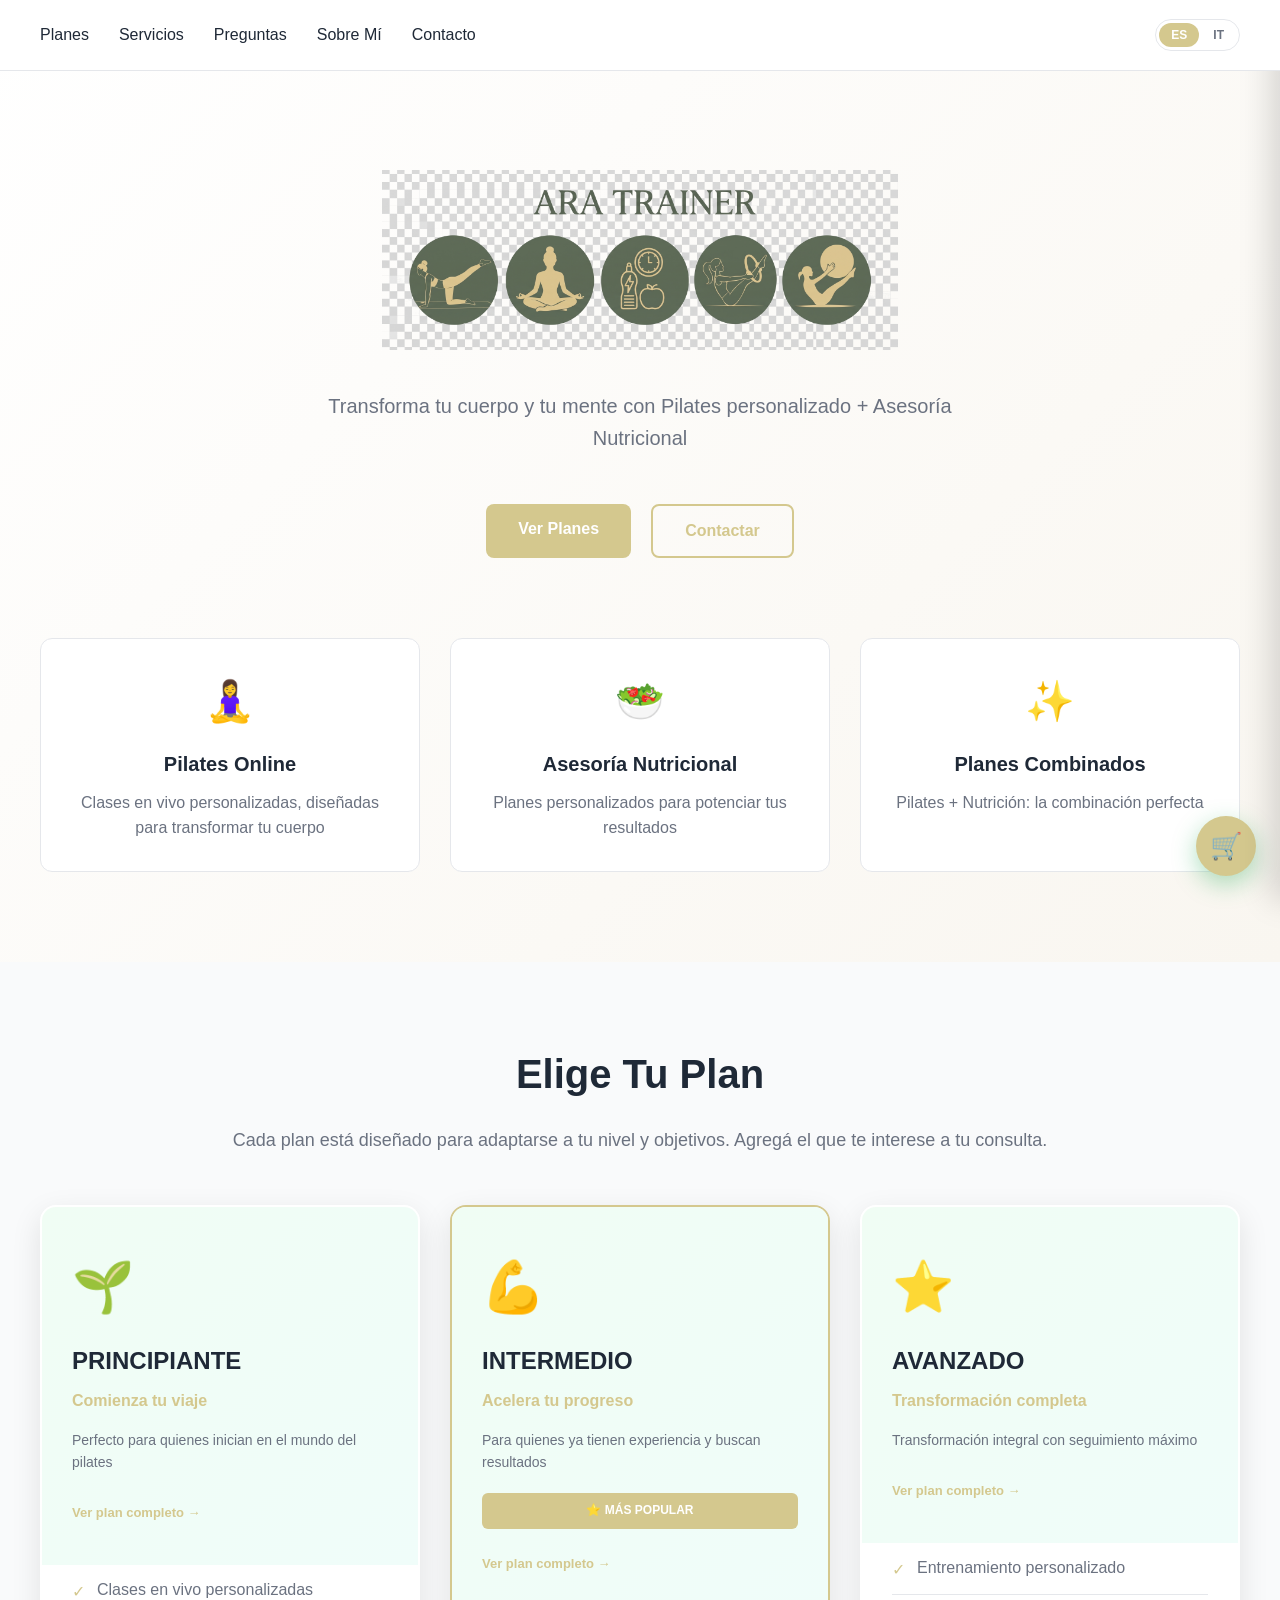
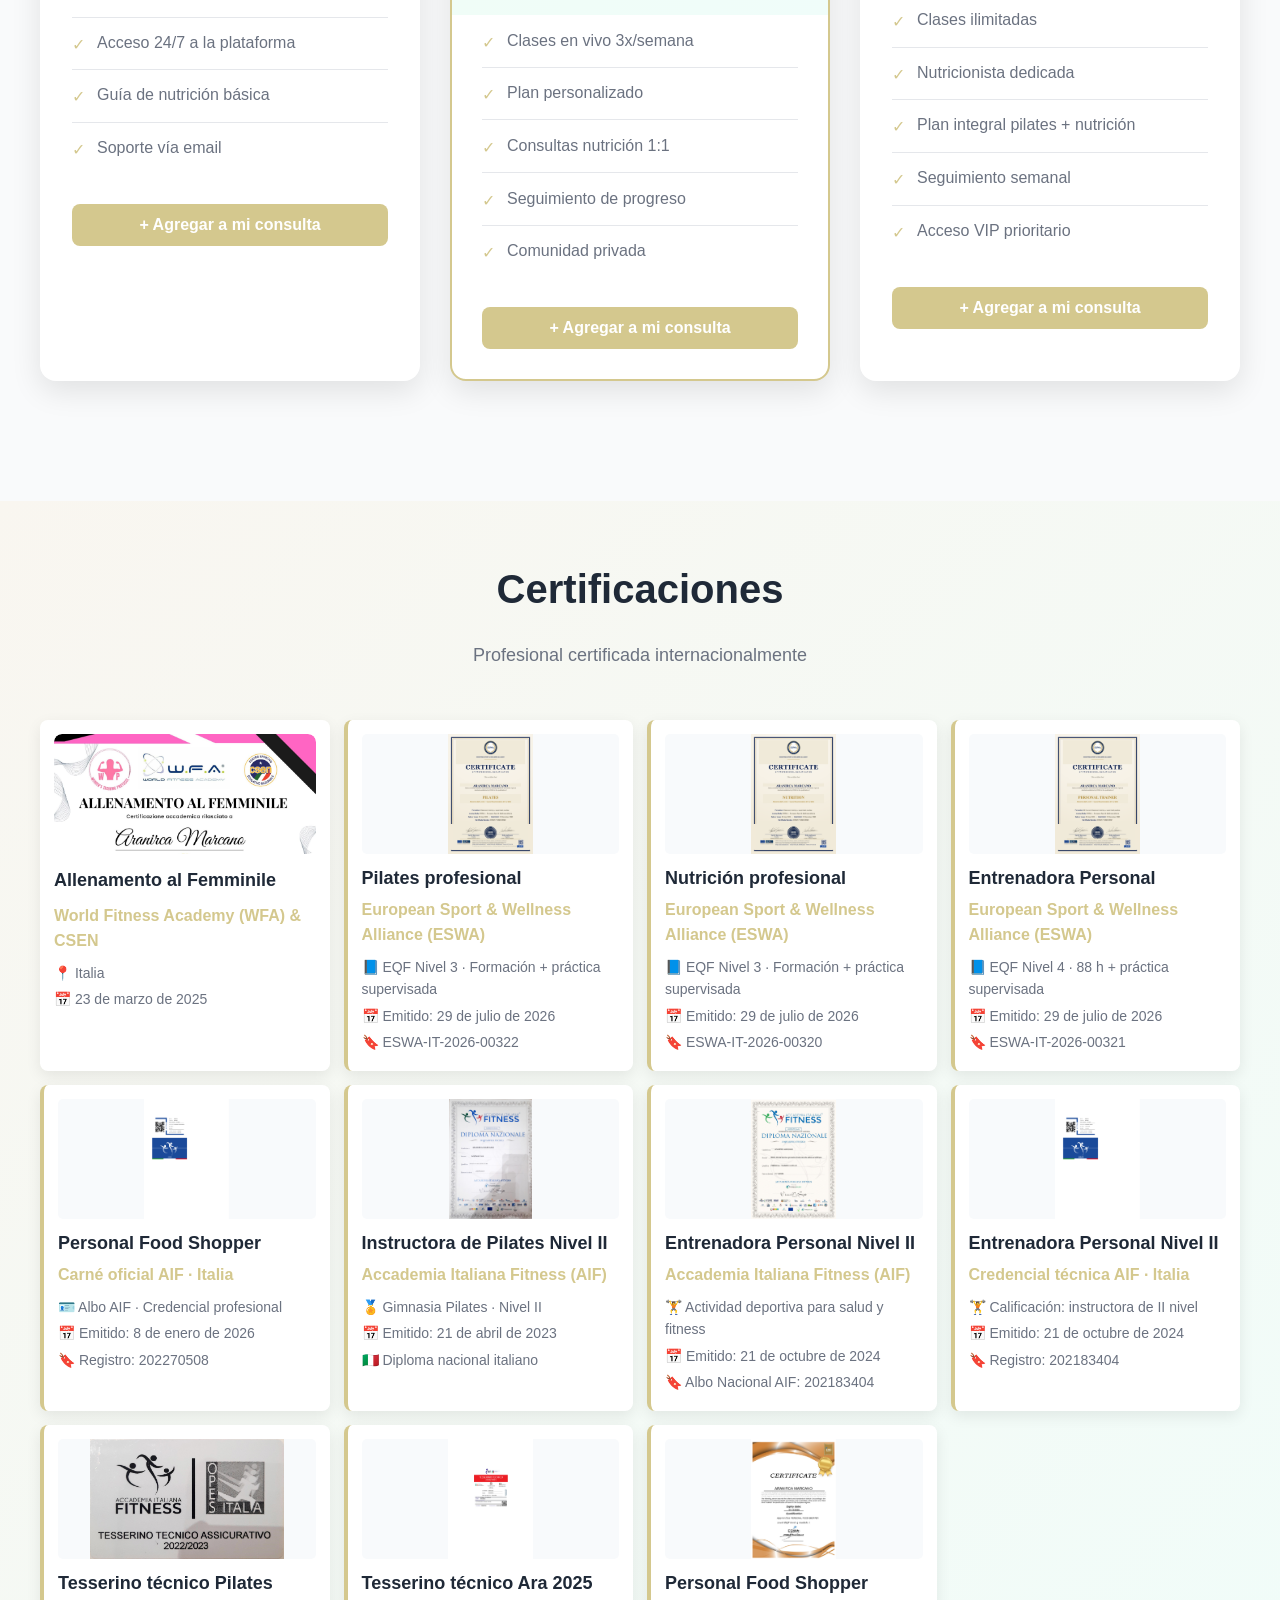
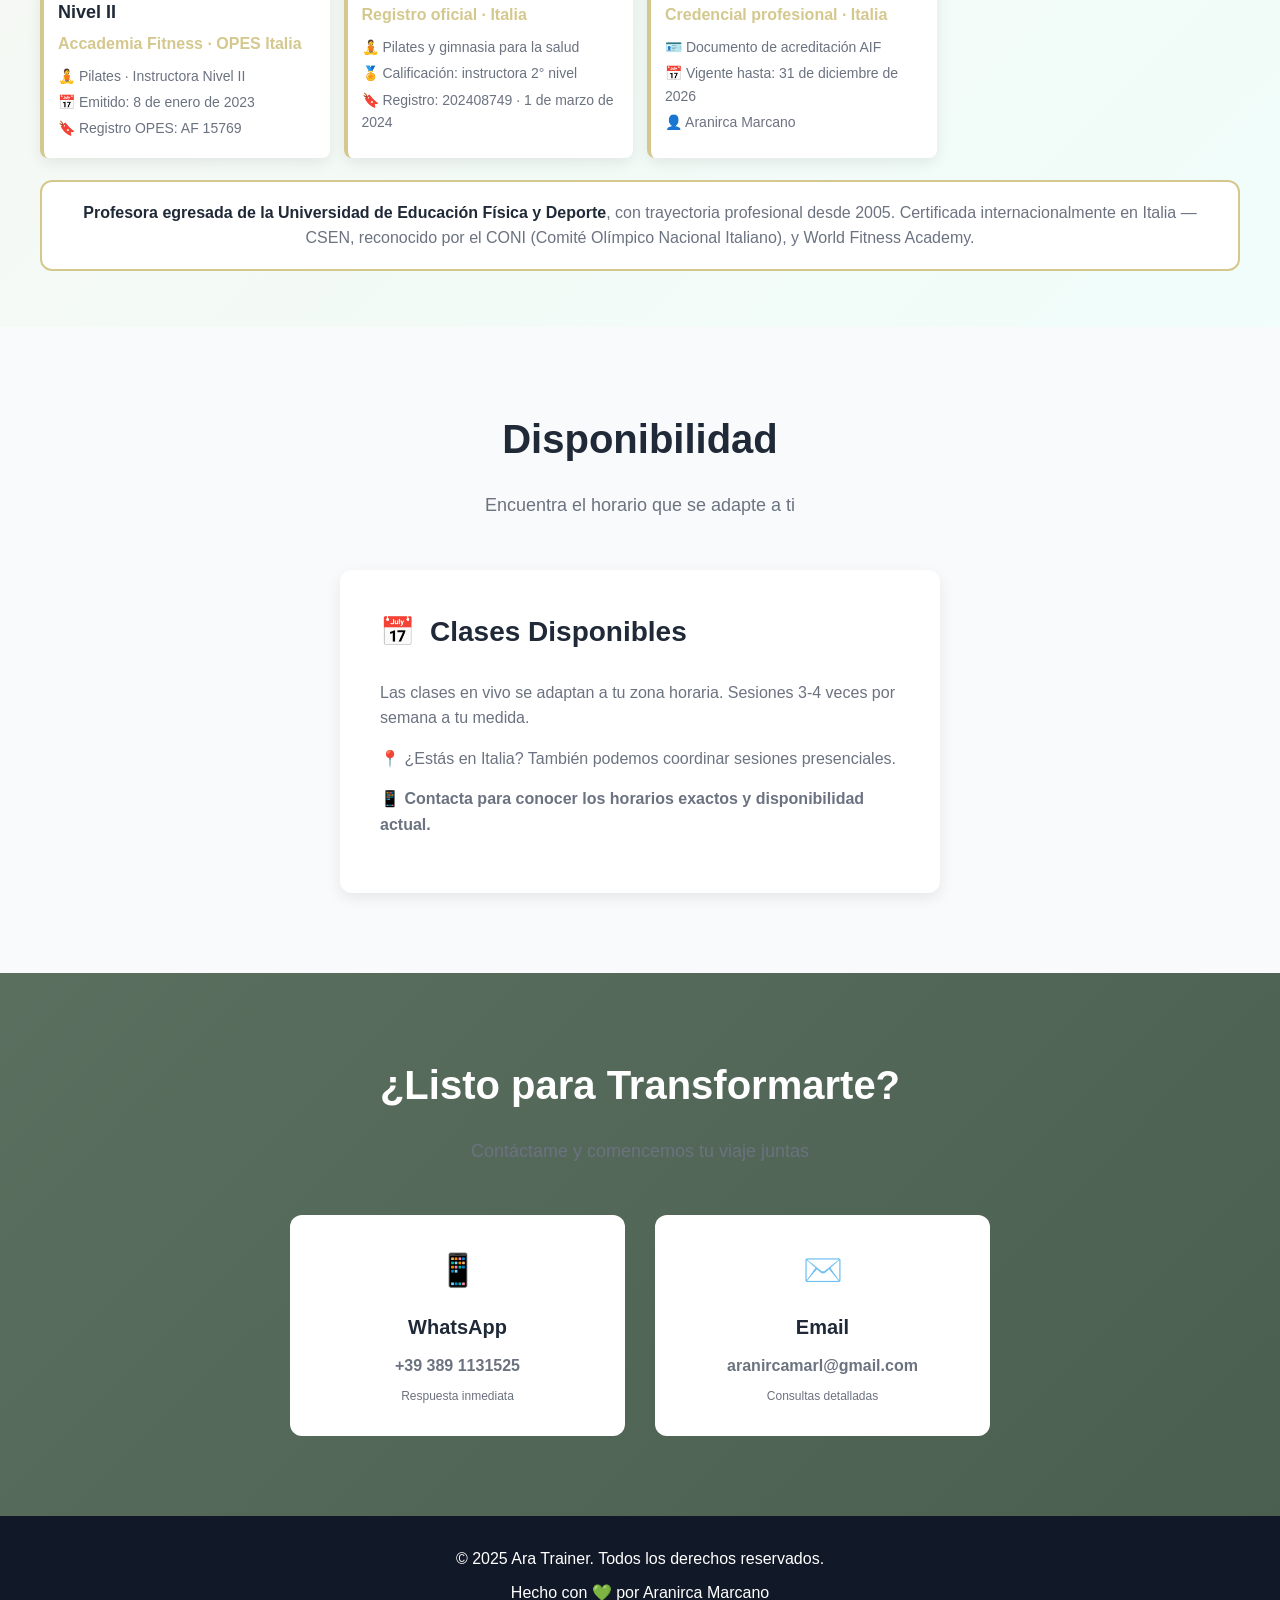
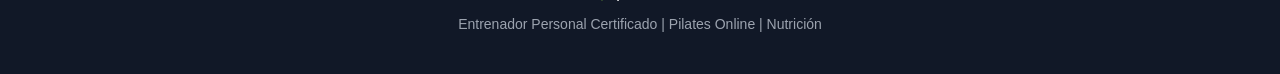
==== commit de8e1bad: "Update HTML to use new PNG logo instead of SVG" ====
--- a/index.html
+++ b/index.html
@@ -30,7 +30,7 @@
     <!-- HERO -->
     <section class="hero">
         <div class="container">
-            <img src="assets/img/logo.svg" alt="Ara Trainer" class="hero-logo">
+            <img src="assets/img/logo.png" alt="Ara Trainer" class="hero-logo">
 
             <p class="hero-tagline" data-i18n="hero.tagline">Transforma tu cuerpo y tu mente con Pilates personalizado + Asesoría Nutricional</p>
 
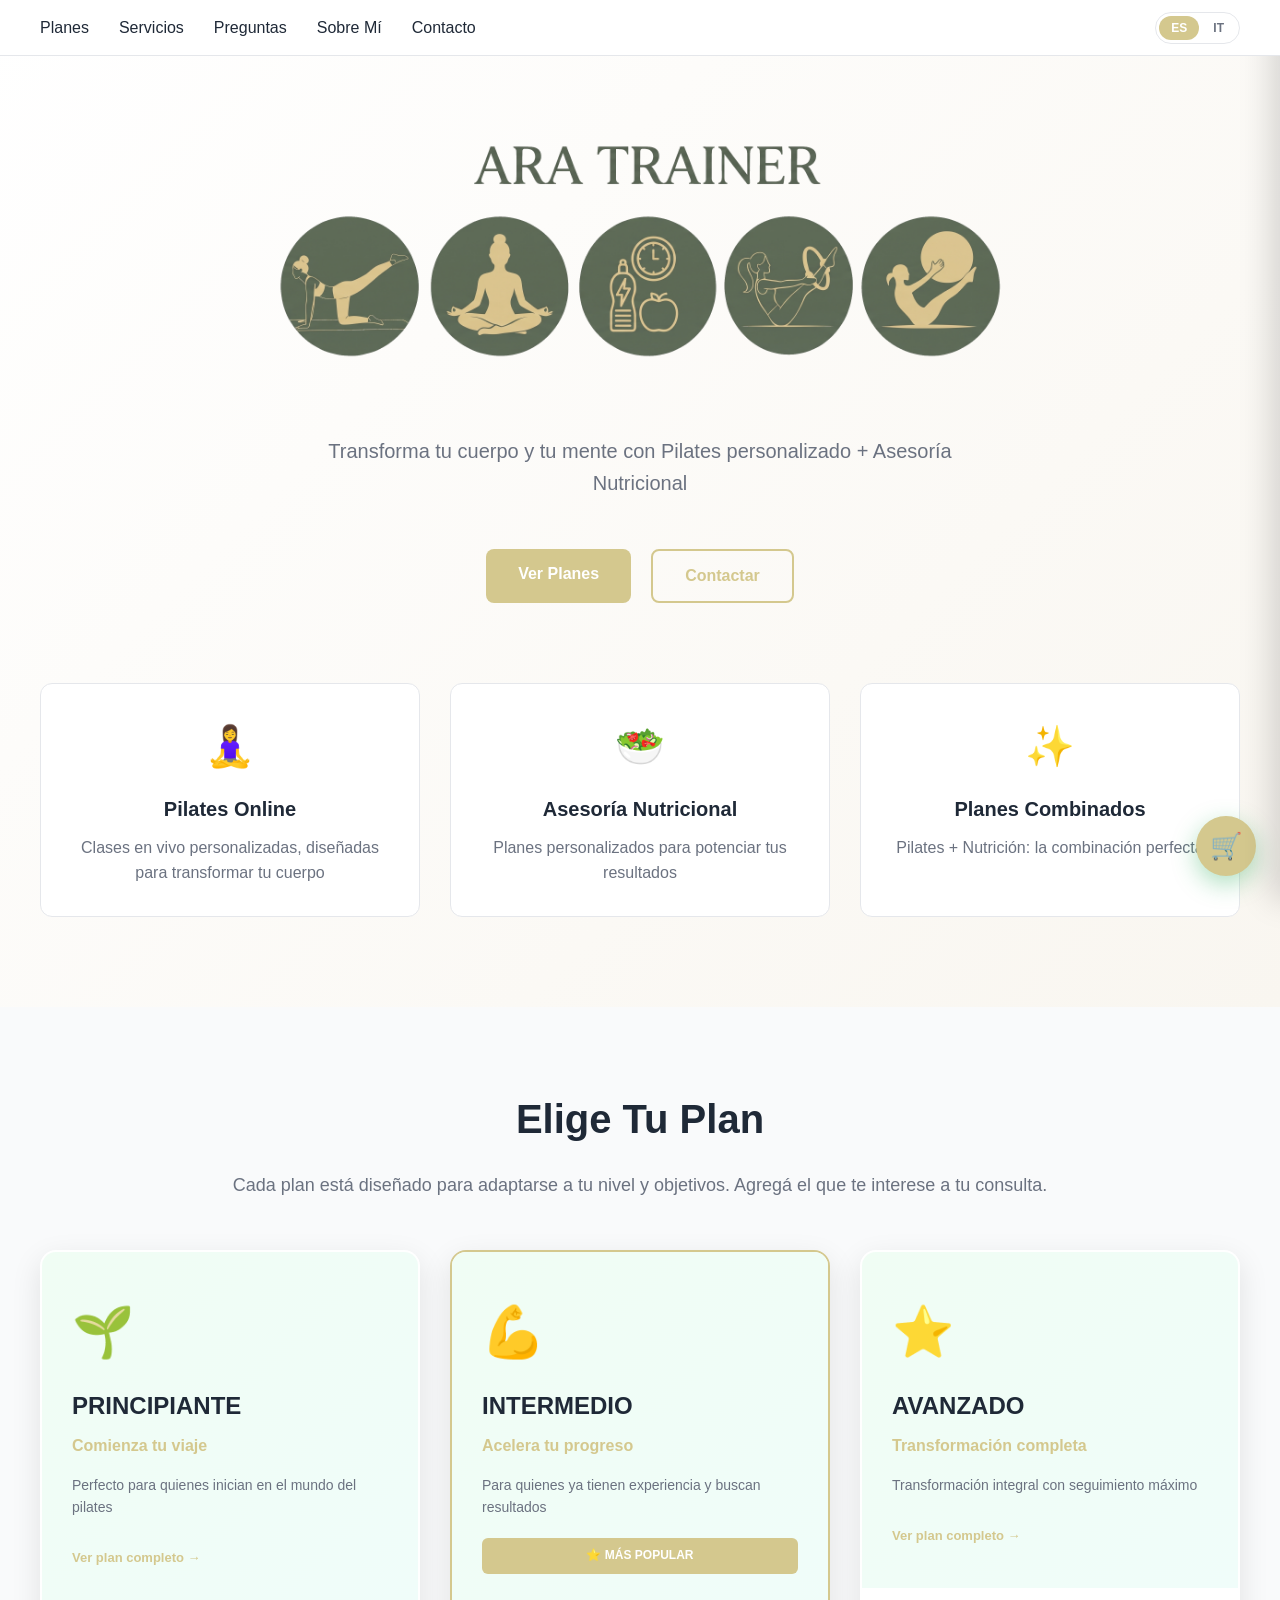
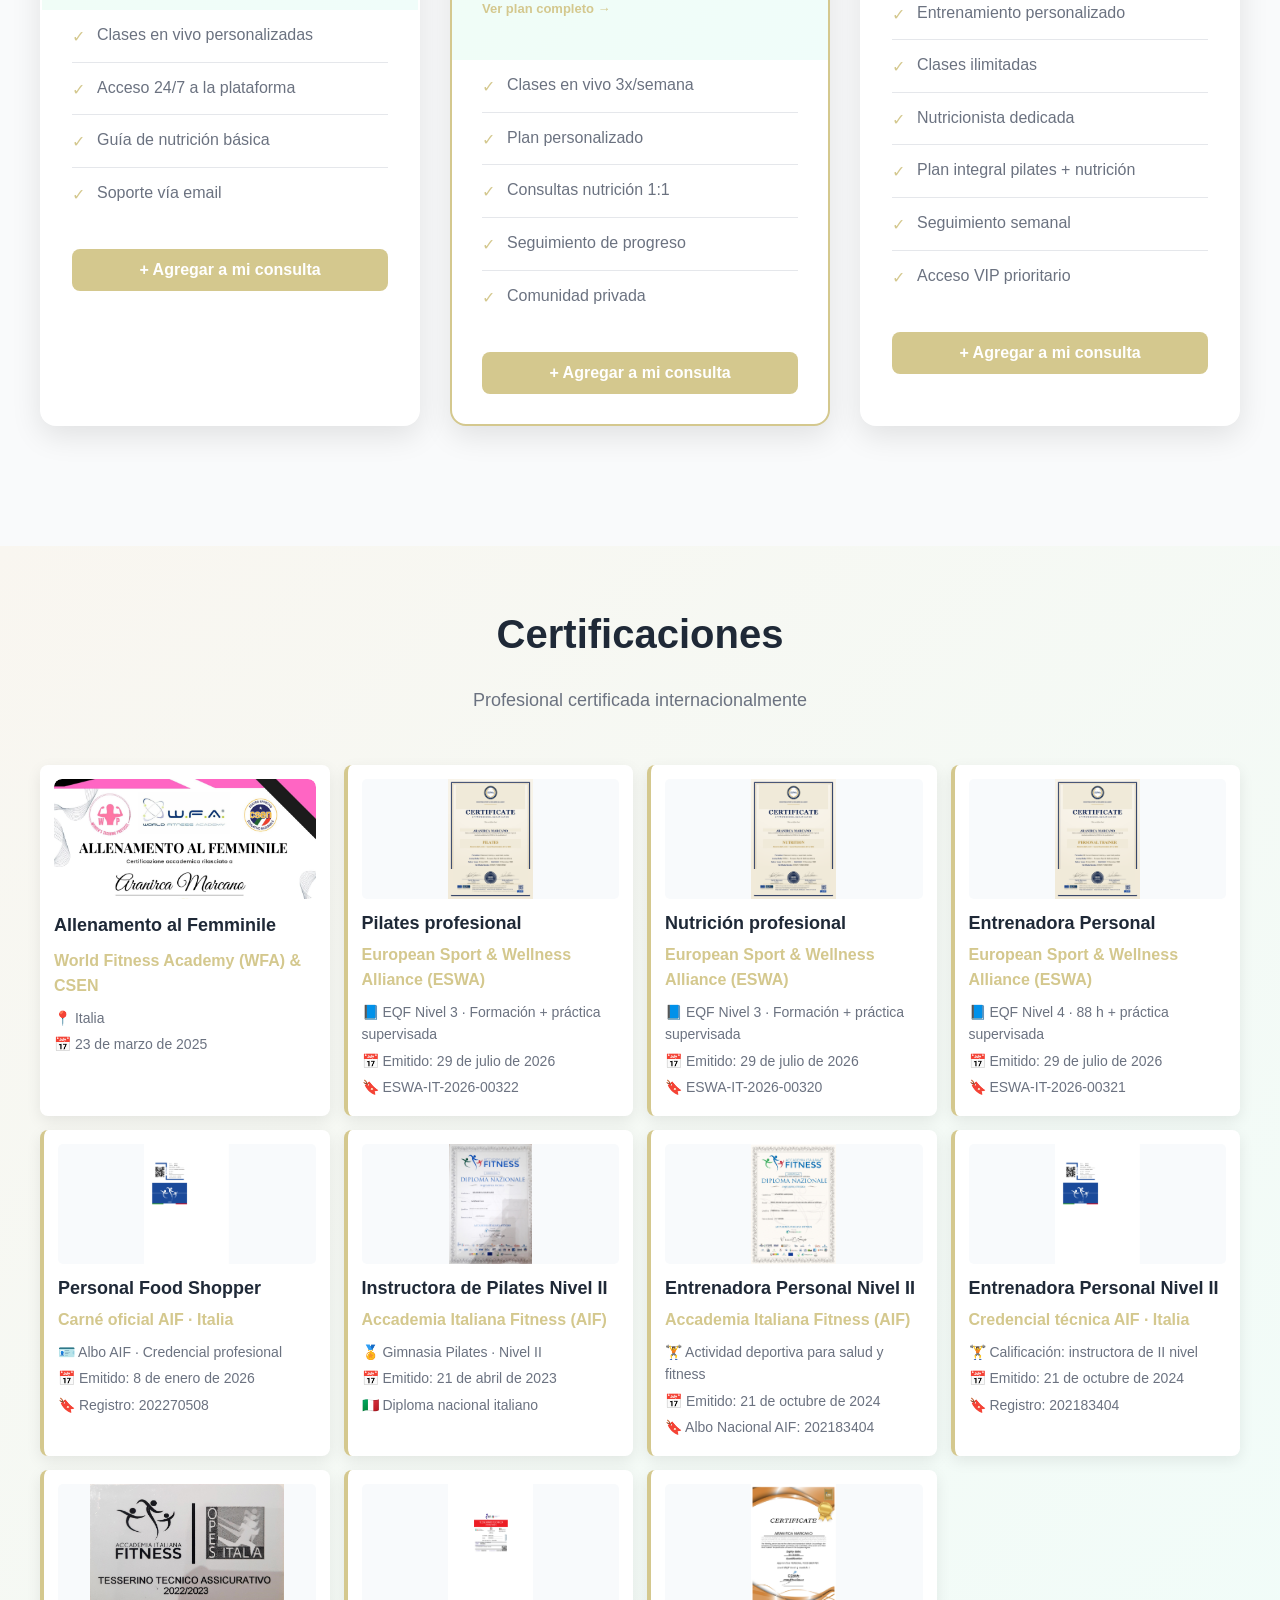
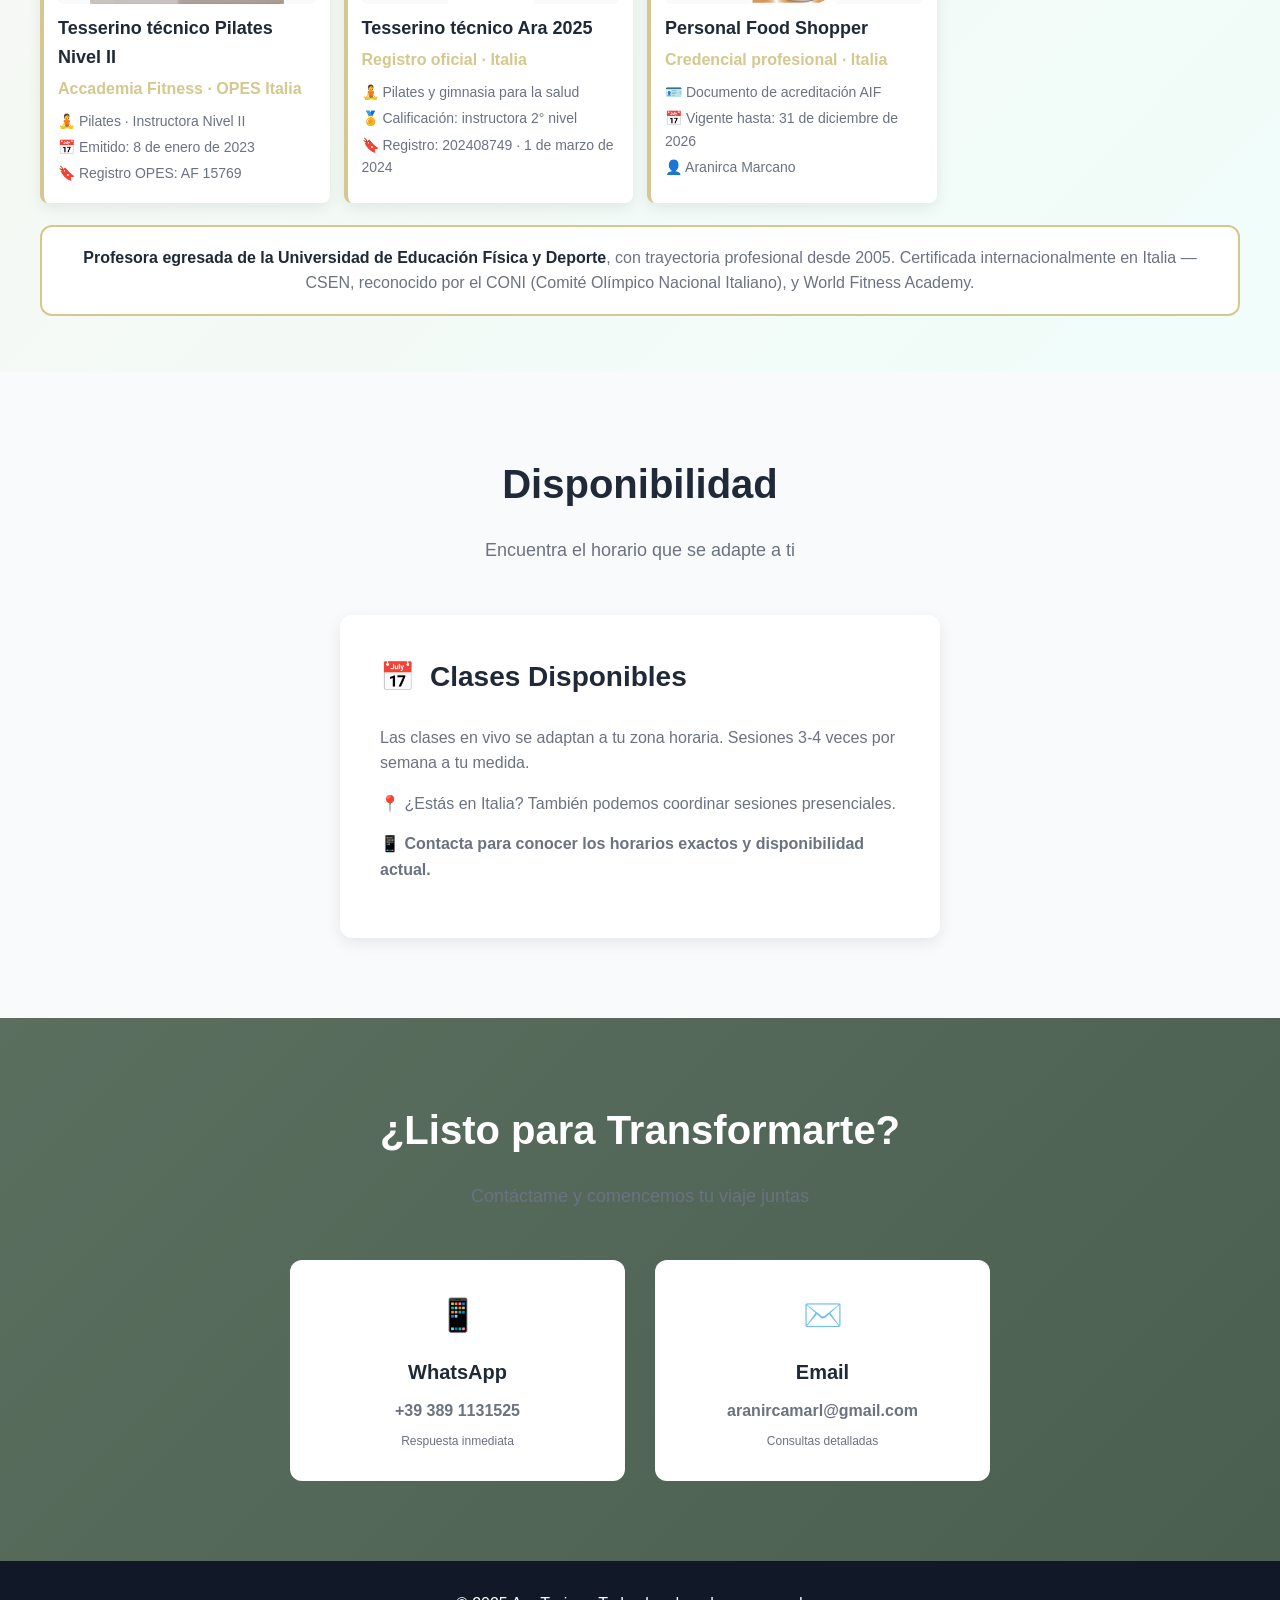
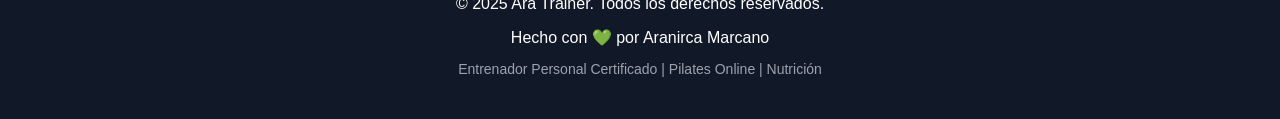
==== commit 448659a1: "Simplify cart flow: single 'Send Consultation' button - Remove 'Download PDF' button - Merge PDF gen" ====
--- a/index.html
+++ b/index.html
@@ -316,8 +316,7 @@
             </label>
             <label for="cart-note" data-i18n="cart.note_label">Comentario adicional (opcional)</label>
             <textarea id="cart-note" rows="3" data-i18n-placeholder="cart.note_placeholder" placeholder="Ej: prefiero horario de tarde..."></textarea>
-            <button id="cart-whatsapp" class="btn btn-primary cart-btn" data-i18n="cart.btn_whatsapp">📱 Enviar consulta por WhatsApp</button>
-            <button id="cart-pdf" class="btn btn-secondary cart-btn" data-i18n="cart.btn_pdf">📄 Descargar resumen en PDF</button>
+            <button id="cart-whatsapp" class="btn btn-primary cart-btn" data-i18n="cart.btn_whatsapp">📱 Enviar consulta</button>
         </div>
     </aside>
 
--- a/css/style.css
+++ b/css/style.css
@@ -43,12 +43,12 @@
     display: flex;
     justify-content: space-between;
     align-items: center;
-    height: 70px;
+    height: 55px;
 }
 
 .nav-links {
     display: flex;
-    gap: 35px;
+    gap: 20px;
     list-style: none;
     flex: 0 1 auto;
 }
@@ -70,7 +70,7 @@
 .nav-right {
     display: flex;
     align-items: center;
-    gap: 20px;
+    gap: 40px;
     flex: 0 1 auto;
 }
 
@@ -126,7 +126,7 @@
 
 /* HERO */
 .hero {
-    padding-top: calc(70px + 100px);
+    padding-top: calc(55px + 60px);
     padding-bottom: 90px;
     padding-left: 20px;
     padding-right: 20px;
@@ -135,7 +135,7 @@
 }
 
 .hero-logo {
-    height: 180px;
+    height: 280px;
     display: block;
     margin: 0 auto 40px;
 }
@@ -1341,7 +1341,7 @@
     }
 
     .hero-logo {
-        height: 120px;
+        height: 180px;
         margin: 0 auto 30px;
     }
 
@@ -1355,7 +1355,7 @@
     }
 
     .hero-logo {
-        height: 100px;
+        height: 150px;
     }
 
     .hero-tagline {
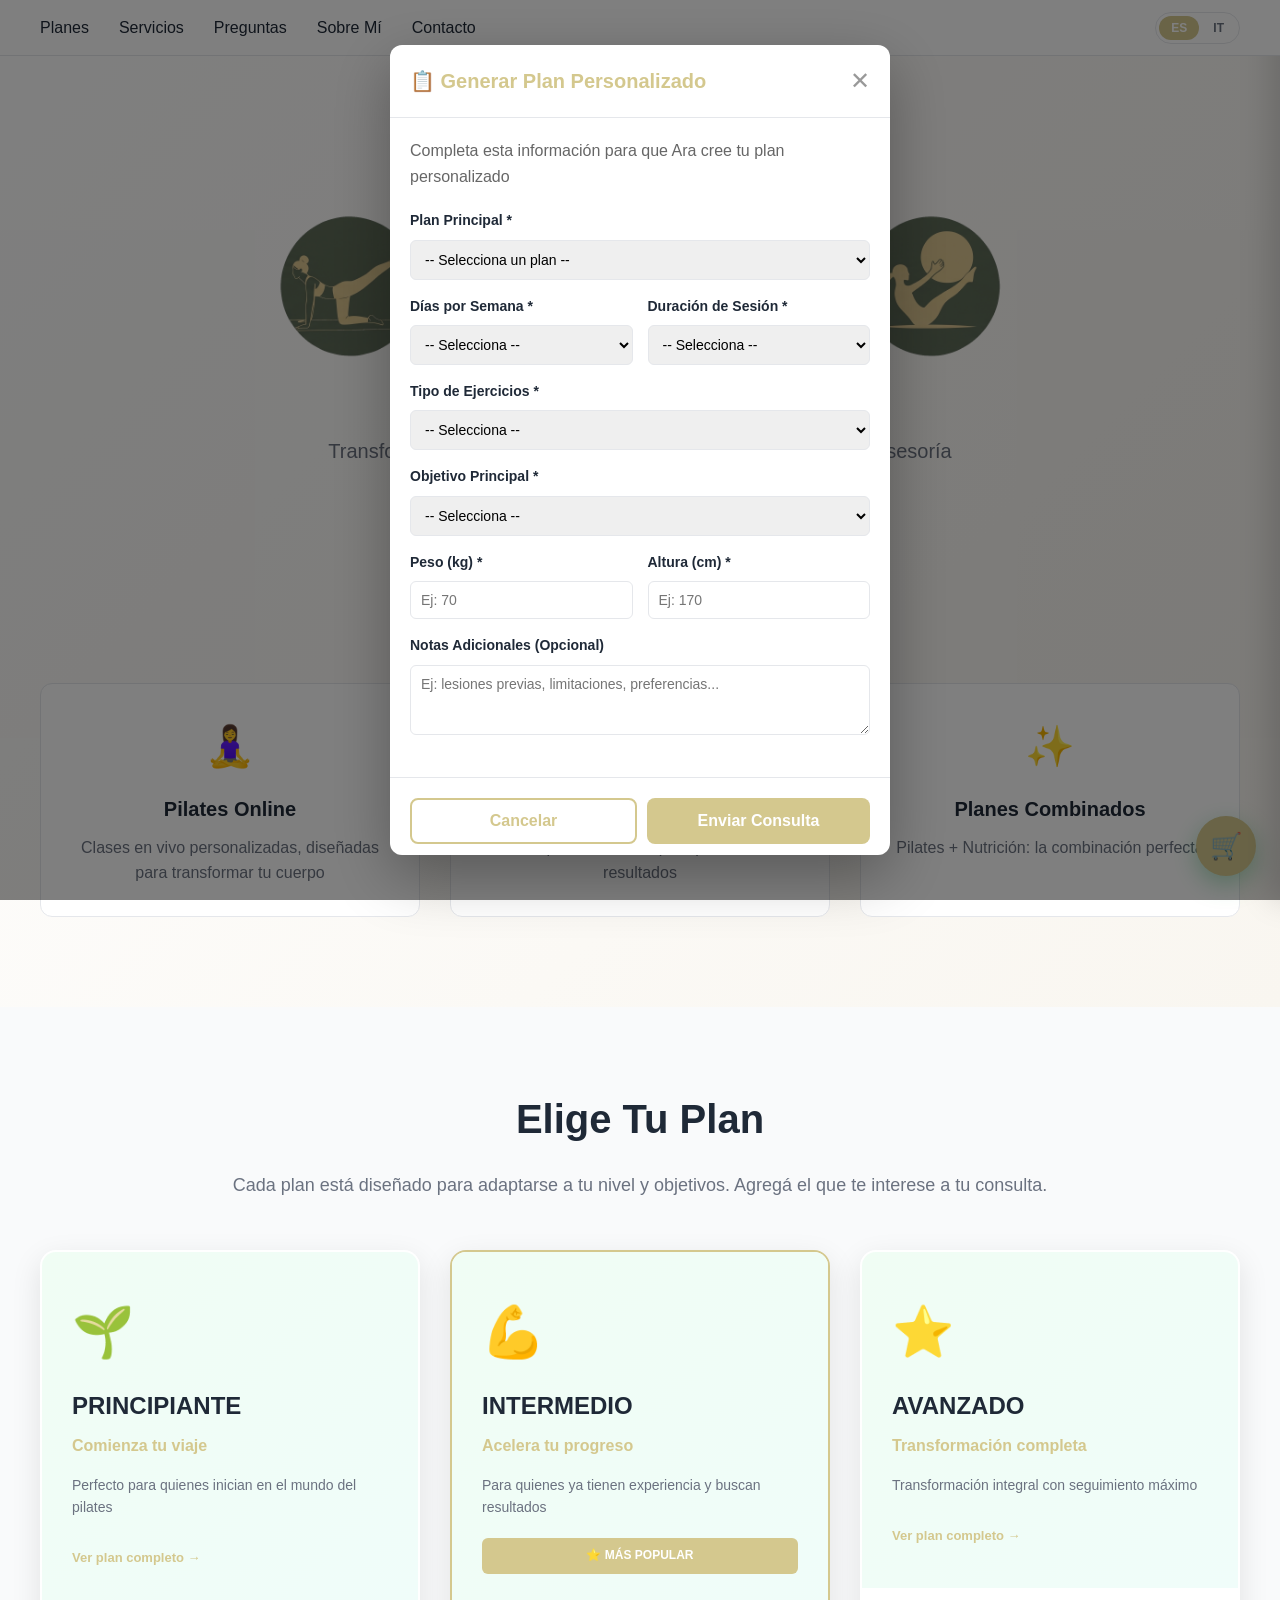
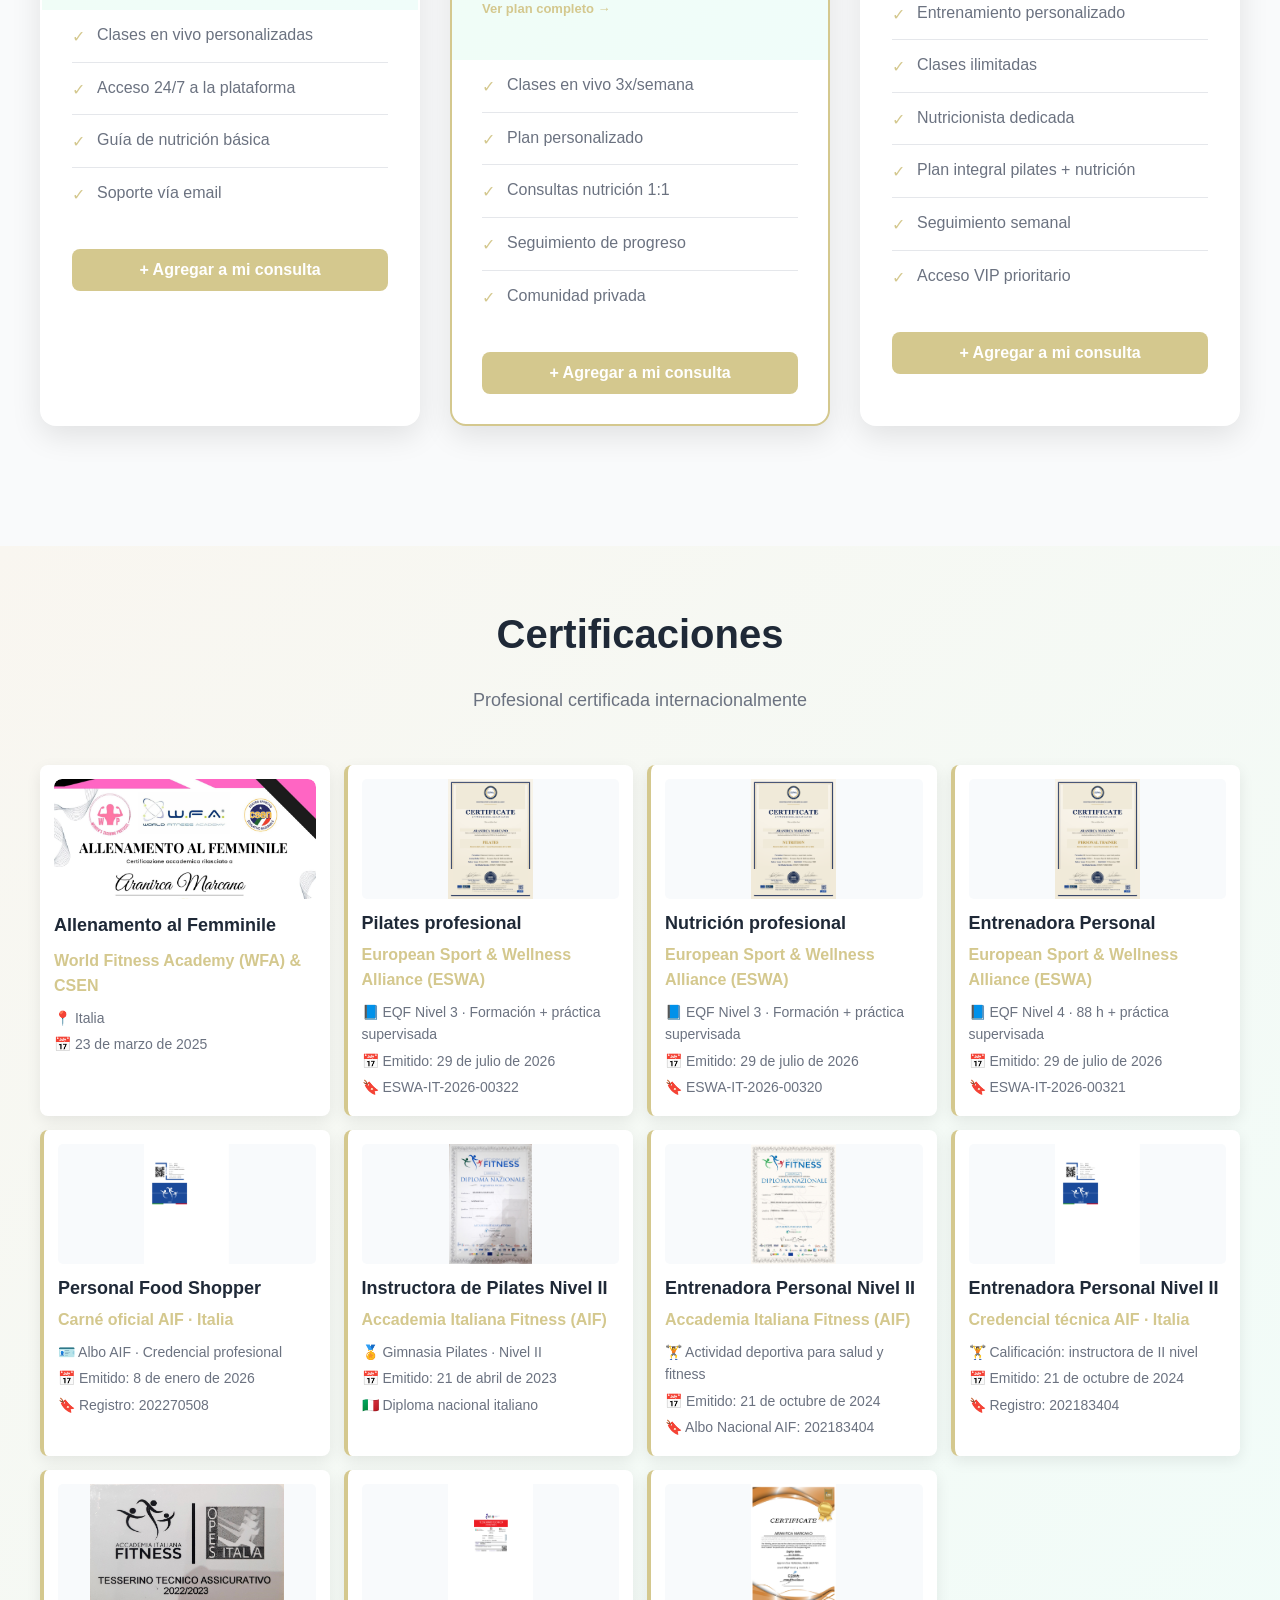
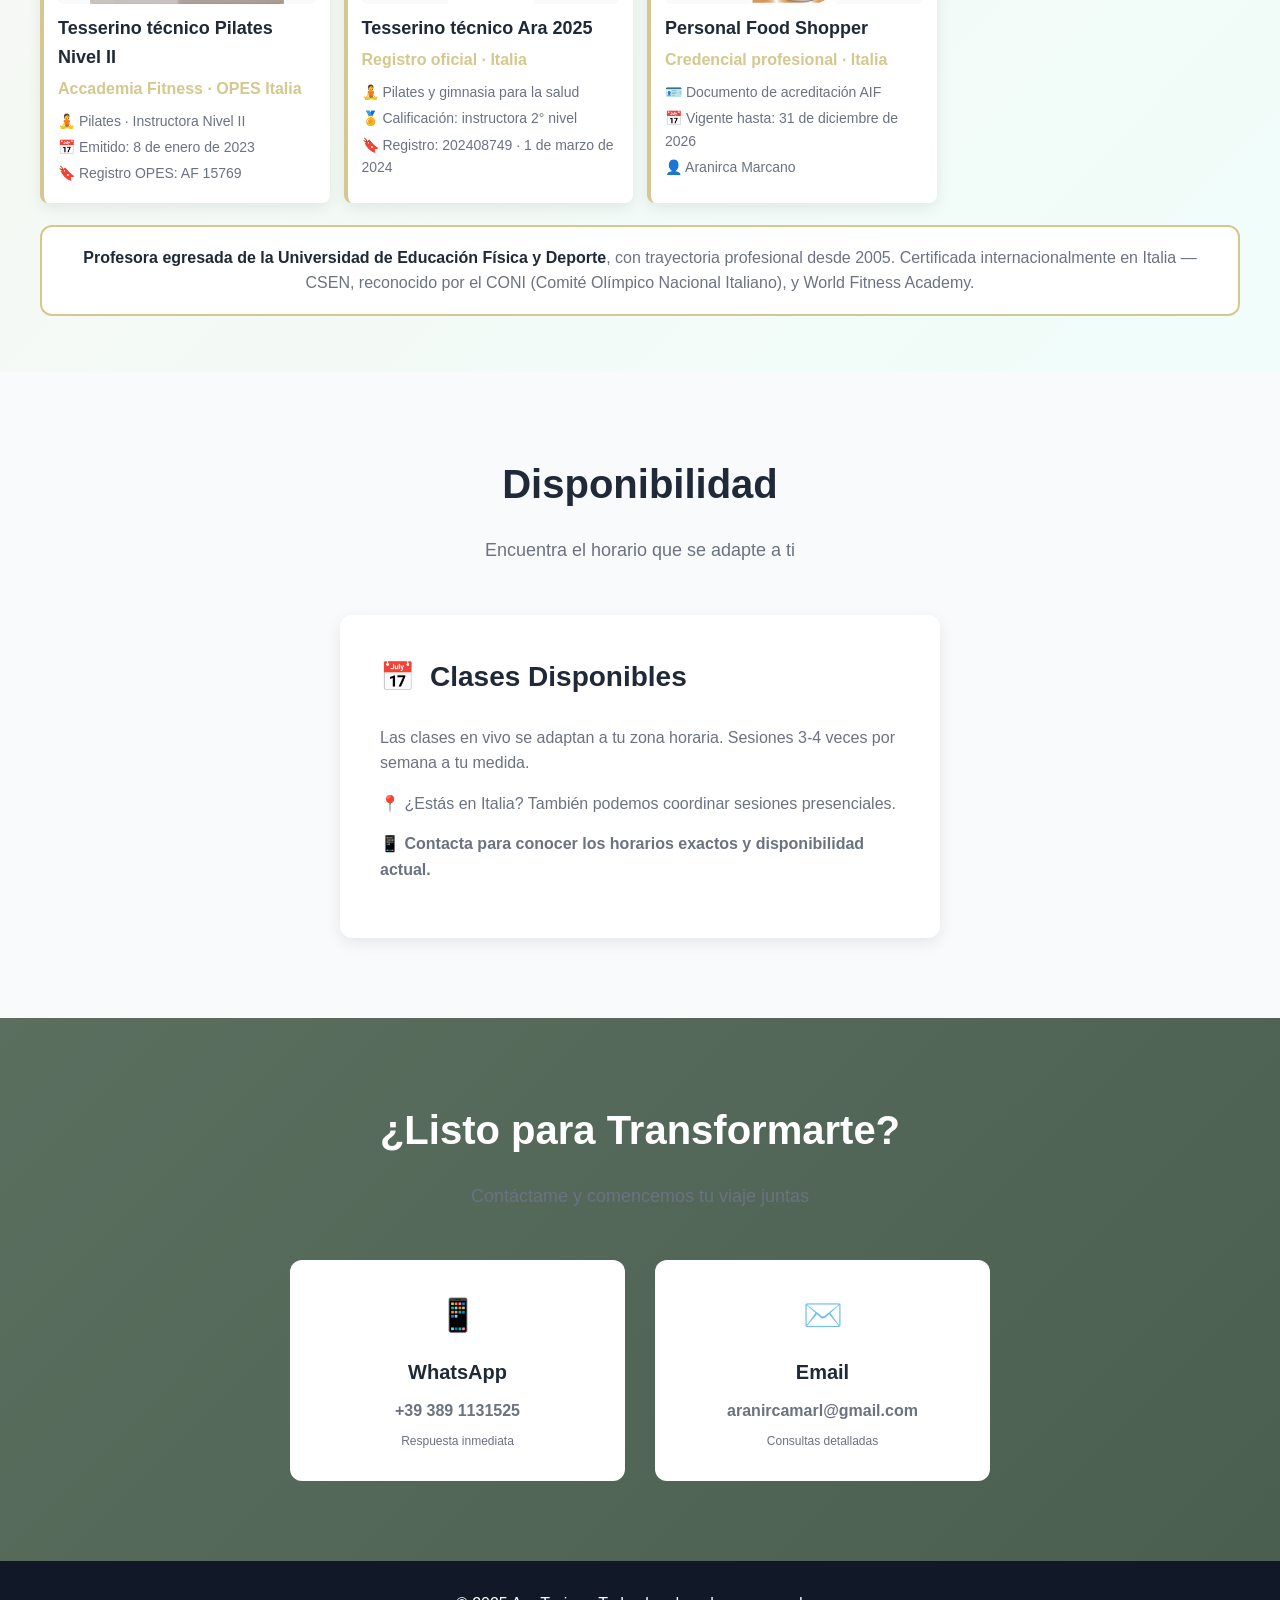
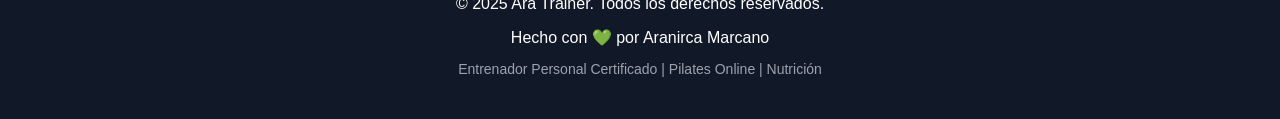
==== commit 7d228c58: "Add pre-consultation plan form before sending WhatsApp - Add modal form that appears when client cli" ====
--- a/index.html
+++ b/index.html
@@ -5,6 +5,8 @@
     <meta name="viewport" content="width=device-width, initial-scale=1.0">
     <title data-i18n="meta.title_home">Ara Trainer | Pilates Online + Nutrición</title>
     <link rel="stylesheet" href="css/style.css">
+    <!-- Firebase -->
+    <script type="module" src="js/firebase-config.js"></script>
 </head>
 <body>
     <!-- NAVBAR -->
@@ -320,9 +322,198 @@
         </div>
     </aside>
 
+    <!-- Modal: Personalización de Plan -->
+    <div id="plan-modal" class="modal-overlay" style="display: none;">
+        <div class="modal-content">
+            <div class="modal-header">
+                <h2>📋 Generar Plan Personalizado</h2>
+                <button onclick="closePlanModal()" class="modal-close">✕</button>
+            </div>
+
+            <div class="modal-body">
+                <p style="color: #666; margin-bottom: 20px;">Completa esta información para que Ara cree tu plan personalizado</p>
+
+                <div class="form-group">
+                    <label>Plan Principal *</label>
+                    <select id="plan-principal" required>
+                        <option value="">-- Selecciona un plan --</option>
+                        <option value="principiante">Plan Principiante - Iniciación en Pilates</option>
+                        <option value="intermedio">Plan Intermedio - Progresión Completa</option>
+                        <option value="avanzado">Plan Avanzado - Especialización</option>
+                    </select>
+                </div>
+
+                <div class="form-row">
+                    <div class="form-group">
+                        <label>Días por Semana *</label>
+                        <select id="plan-dias" required>
+                            <option value="">-- Selecciona --</option>
+                            <option value="2">2 días por semana</option>
+                            <option value="3">3 días por semana</option>
+                            <option value="4">4 días por semana</option>
+                            <option value="5">5 días por semana</option>
+                        </select>
+                    </div>
+
+                    <div class="form-group">
+                        <label>Duración de Sesión *</label>
+                        <select id="plan-duracion" required>
+                            <option value="">-- Selecciona --</option>
+                            <option value="30">30 minutos</option>
+                            <option value="45">45 minutos</option>
+                            <option value="60">60 minutos</option>
+                        </select>
+                    </div>
+                </div>
+
+                <div class="form-group">
+                    <label>Tipo de Ejercicios *</label>
+                    <select id="plan-ejercicios" required>
+                        <option value="">-- Selecciona --</option>
+                        <option value="mat">Pilates Mat (sin equipos)</option>
+                        <option value="reformer">Pilates Reformer</option>
+                        <option value="mixto">Mixto (Mat + Reformer)</option>
+                    </select>
+                </div>
+
+                <div class="form-group">
+                    <label>Objetivo Principal *</label>
+                    <select id="plan-objetivo" required>
+                        <option value="">-- Selecciona --</option>
+                        <option value="weight-loss">Pérdida de peso y tonificación</option>
+                        <option value="strength">Aumento de fuerza y resistencia</option>
+                        <option value="flexibility">Flexibilidad y movilidad</option>
+                        <option value="posture">Corrección postural</option>
+                        <option value="general">Bienestar general</option>
+                    </select>
+                </div>
+
+                <div class="form-row">
+                    <div class="form-group">
+                        <label>Peso (kg) *</label>
+                        <input type="number" id="plan-peso" placeholder="Ej: 70" min="30" max="200" required>
+                    </div>
+
+                    <div class="form-group">
+                        <label>Altura (cm) *</label>
+                        <input type="number" id="plan-altura" placeholder="Ej: 170" min="120" max="230" required>
+                    </div>
+                </div>
+
+                <div class="form-group">
+                    <label>Notas Adicionales (Opcional)</label>
+                    <textarea id="plan-notas" rows="3" placeholder="Ej: lesiones previas, limitaciones, preferencias..."></textarea>
+                </div>
+            </div>
+
+            <div class="modal-footer">
+                <button onclick="closePlanModal()" class="btn btn-secondary">Cancelar</button>
+                <button onclick="submitPlanForm()" class="btn btn-primary">Enviar Consulta</button>
+            </div>
+        </div>
+    </div>
+
+    <style>
+        .modal-overlay {
+            position: fixed;
+            inset: 0;
+            background: rgba(0, 0, 0, 0.5);
+            display: flex !important;
+            align-items: center;
+            justify-content: center;
+            z-index: 2000;
+        }
+
+        .modal-content {
+            background: white;
+            border-radius: 12px;
+            width: 90%;
+            max-width: 500px;
+            max-height: 90vh;
+            overflow-y: auto;
+            box-shadow: 0 20px 60px rgba(0, 0, 0, 0.3);
+        }
+
+        .modal-header {
+            display: flex;
+            justify-content: space-between;
+            align-items: center;
+            padding: 20px;
+            border-bottom: 1px solid #e5e7eb;
+        }
+
+        .modal-header h2 {
+            margin: 0;
+            font-size: 20px;
+            color: var(--primary);
+        }
+
+        .modal-close {
+            background: none;
+            border: none;
+            font-size: 24px;
+            cursor: pointer;
+            color: #999;
+        }
+
+        .modal-body {
+            padding: 20px;
+        }
+
+        .modal-footer {
+            display: flex;
+            gap: 10px;
+            padding: 20px;
+            border-top: 1px solid #e5e7eb;
+            justify-content: flex-end;
+        }
+
+        .modal-footer .btn {
+            flex: 1;
+        }
+
+        .form-row {
+            display: grid;
+            grid-template-columns: 1fr 1fr;
+            gap: 15px;
+        }
+
+        .form-group {
+            margin-bottom: 15px;
+        }
+
+        .form-group label {
+            display: block;
+            font-weight: 600;
+            margin-bottom: 8px;
+            color: var(--text-dark);
+            font-size: 14px;
+        }
+
+        .form-group select,
+        .form-group input,
+        .form-group textarea {
+            width: 100%;
+            padding: 10px;
+            border: 1px solid var(--border);
+            border-radius: 6px;
+            font-size: 14px;
+            font-family: inherit;
+        }
+
+        .form-group input:focus,
+        .form-group select:focus,
+        .form-group textarea:focus {
+            outline: none;
+            border-color: var(--primary);
+            box-shadow: 0 0 0 3px rgba(212, 200, 142, 0.1);
+        }
+    </style>
+
     <script src="https://cdnjs.cloudflare.com/ajax/libs/jspdf/2.5.1/jspdf.umd.min.js"></script>
     <script src="js/i18n.js"></script>
     <script src="js/main.js"></script>
-    <script src="js/cart.js"></script>
+    <script src="js/accordion.js"></script>
+    <script type="module" src="js/cart.js"></script>
 </body>
 </html>
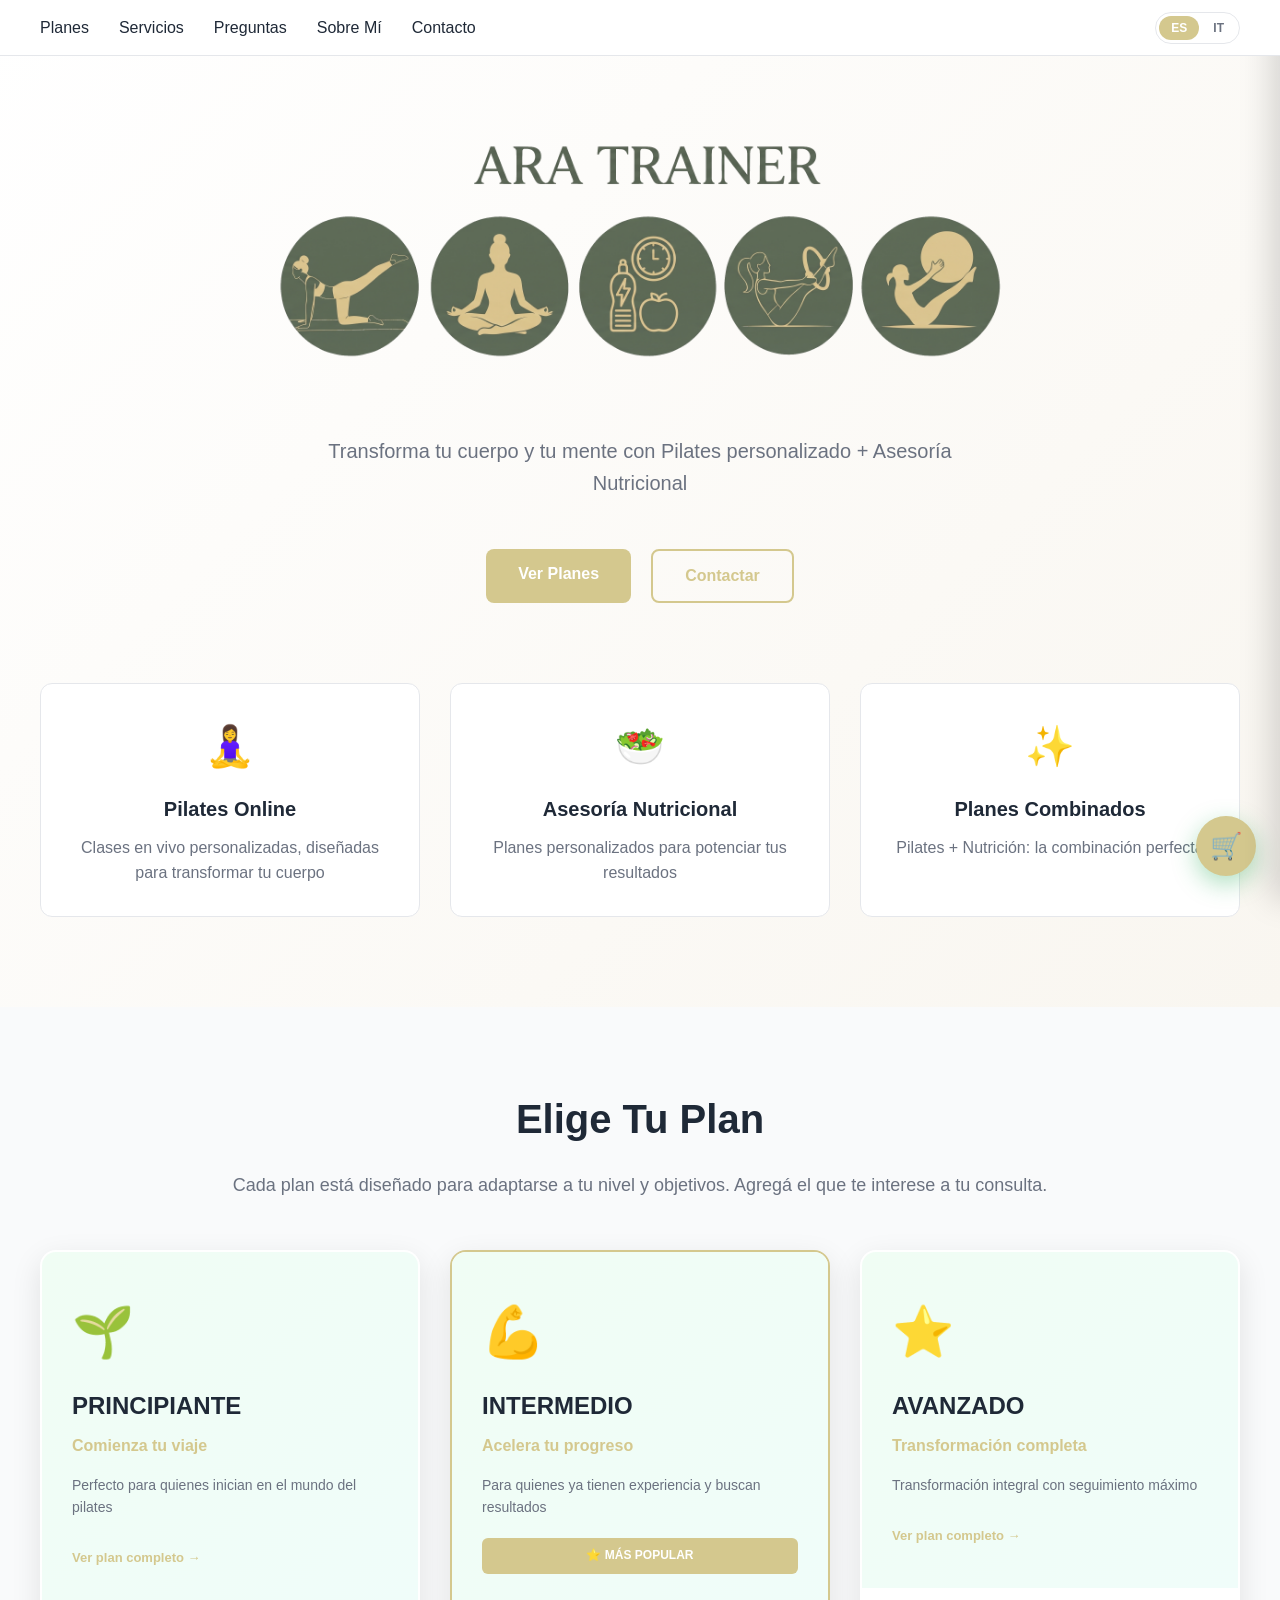
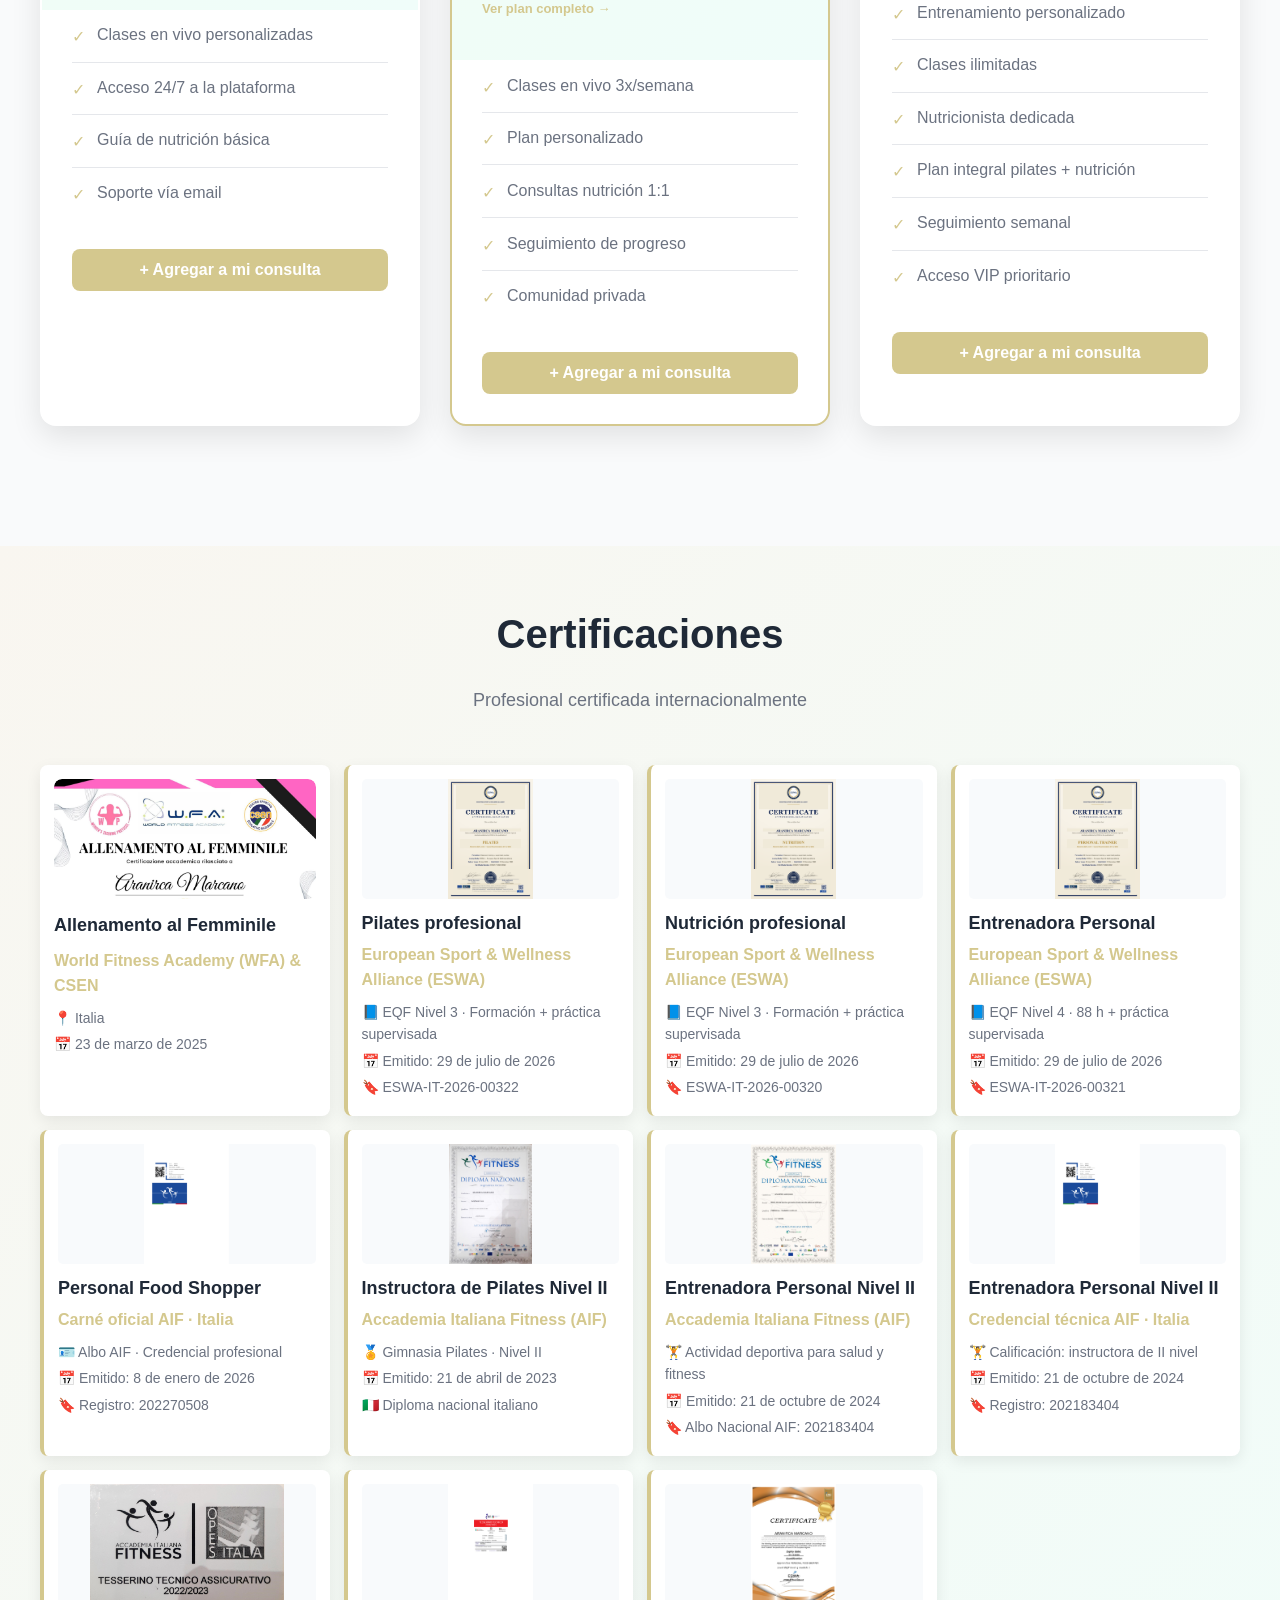
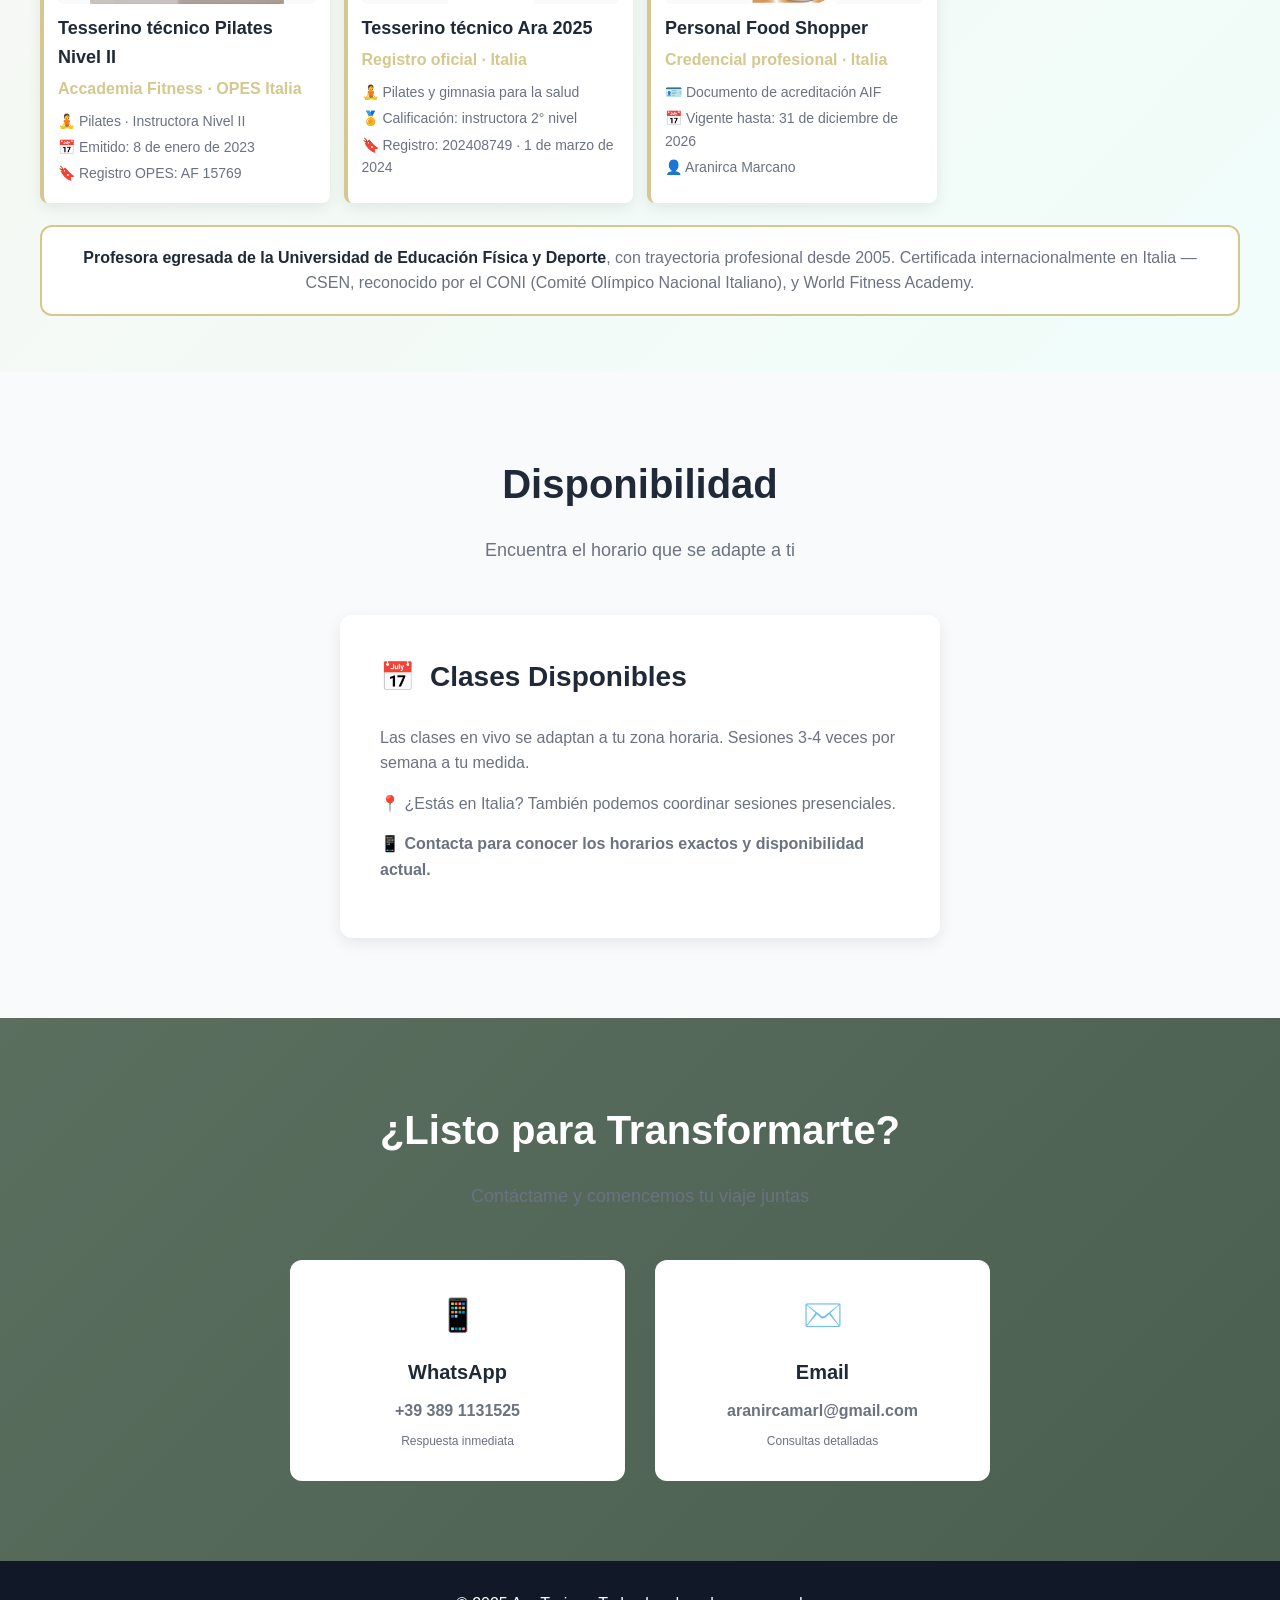
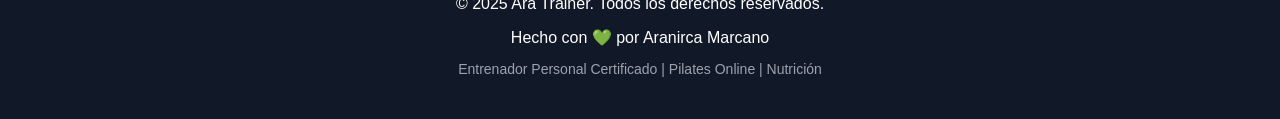
==== commit 9392f2b3: "Move personalization form inside cart drawer as collapsible section - Form now appears as a dropdown" ====
--- a/index.html
+++ b/index.html
@@ -311,6 +311,79 @@
             <p class="cart-empty-sub" data-i18n="cart.empty_line2">Elegí un plan o servicio que te interese ✨</p>
         </div>
 
+        <!-- Formulario Personalización DENTRO del carrito -->
+        <div id="cart-form-section" class="cart-form-section" style="display: none;">
+            <button id="cart-form-toggle" class="cart-form-toggle" onclick="toggleFormSection()">
+                📋 Generar Plan Personalizado
+            </button>
+
+            <div id="cart-form-content" class="cart-form-content" style="display: none;">
+                <p style="color: #666; margin-bottom: 15px; font-size: 14px;">Completa esta información para que Ara cree tu plan personalizado</p>
+
+                <div class="form-group">
+                    <label>Días por Semana *</label>
+                    <select id="plan-dias" required>
+                        <option value="">-- Selecciona --</option>
+                        <option value="2">2 días por semana</option>
+                        <option value="3">3 días por semana</option>
+                        <option value="4">4 días por semana</option>
+                        <option value="5">5 días por semana</option>
+                    </select>
+                </div>
+
+                <div class="form-row">
+                    <div class="form-group">
+                        <label>Duración de Sesión *</label>
+                        <select id="plan-duracion" required>
+                            <option value="">-- Selecciona --</option>
+                            <option value="30">30 minutos</option>
+                            <option value="45">45 minutos</option>
+                            <option value="60">60 minutos</option>
+                        </select>
+                    </div>
+
+                    <div class="form-group">
+                        <label>Tipo de Ejercicios *</label>
+                        <select id="plan-ejercicios" required>
+                            <option value="">-- Selecciona --</option>
+                            <option value="mat">Pilates Mat</option>
+                            <option value="reformer">Pilates Reformer</option>
+                            <option value="mixto">Mixto</option>
+                        </select>
+                    </div>
+                </div>
+
+                <div class="form-group">
+                    <label>Objetivo Principal *</label>
+                    <select id="plan-objetivo" required>
+                        <option value="">-- Selecciona --</option>
+                        <option value="weight-loss">Pérdida de peso</option>
+                        <option value="strength">Aumento de fuerza</option>
+                        <option value="flexibility">Flexibilidad</option>
+                        <option value="posture">Corrección postural</option>
+                        <option value="general">Bienestar general</option>
+                    </select>
+                </div>
+
+                <div class="form-row">
+                    <div class="form-group">
+                        <label>Peso (kg) *</label>
+                        <input type="number" id="plan-peso" placeholder="Ej: 70" min="30" max="200" required>
+                    </div>
+
+                    <div class="form-group">
+                        <label>Altura (cm) *</label>
+                        <input type="number" id="plan-altura" placeholder="Ej: 170" min="120" max="230" required>
+                    </div>
+                </div>
+
+                <div class="form-group">
+                    <label>Notas Adicionales (Opcional)</label>
+                    <textarea id="plan-notas" rows="2" placeholder="Ej: lesiones previas, limitaciones..."></textarea>
+                </div>
+            </div>
+        </div>
+
         <div class="cart-footer">
             <label class="checkbox-label" for="cart-presencial">
                 <input type="checkbox" id="cart-presencial">
@@ -322,130 +395,63 @@
         </div>
     </aside>
 
-    <!-- Modal: Personalización de Plan -->
-    <div id="plan-modal" class="modal-overlay" style="display: none;">
-        <div class="modal-content">
-            <div class="modal-header">
-                <h2>📋 Generar Plan Personalizado</h2>
-                <button onclick="closePlanModal()" class="modal-close">✕</button>
-            </div>
-
-            <div class="modal-body">
-                <p style="color: #666; margin-bottom: 20px;">Completa esta información para que Ara cree tu plan personalizado</p>
-
-                <div class="form-group">
-                    <label>Plan Principal *</label>
-                    <select id="plan-principal" required>
-                        <option value="">-- Selecciona un plan --</option>
-                        <option value="principiante">Plan Principiante - Iniciación en Pilates</option>
-                        <option value="intermedio">Plan Intermedio - Progresión Completa</option>
-                        <option value="avanzado">Plan Avanzado - Especialización</option>
-                    </select>
-                </div>
-
-                <div class="form-row">
-                    <div class="form-group">
-                        <label>Días por Semana *</label>
-                        <select id="plan-dias" required>
-                            <option value="">-- Selecciona --</option>
-                            <option value="2">2 días por semana</option>
-                            <option value="3">3 días por semana</option>
-                            <option value="4">4 días por semana</option>
-                            <option value="5">5 días por semana</option>
-                        </select>
-                    </div>
-
-                    <div class="form-group">
-                        <label>Duración de Sesión *</label>
-                        <select id="plan-duracion" required>
-                            <option value="">-- Selecciona --</option>
-                            <option value="30">30 minutos</option>
-                            <option value="45">45 minutos</option>
-                            <option value="60">60 minutos</option>
-                        </select>
-                    </div>
-                </div>
-
-                <div class="form-group">
-                    <label>Tipo de Ejercicios *</label>
-                    <select id="plan-ejercicios" required>
-                        <option value="">-- Selecciona --</option>
-                        <option value="mat">Pilates Mat (sin equipos)</option>
-                        <option value="reformer">Pilates Reformer</option>
-                        <option value="mixto">Mixto (Mat + Reformer)</option>
-                    </select>
-                </div>
-
-                <div class="form-group">
-                    <label>Objetivo Principal *</label>
-                    <select id="plan-objetivo" required>
-                        <option value="">-- Selecciona --</option>
-                        <option value="weight-loss">Pérdida de peso y tonificación</option>
-                        <option value="strength">Aumento de fuerza y resistencia</option>
-                        <option value="flexibility">Flexibilidad y movilidad</option>
-                        <option value="posture">Corrección postural</option>
-                        <option value="general">Bienestar general</option>
-                    </select>
-                </div>
-
-                <div class="form-row">
-                    <div class="form-group">
-                        <label>Peso (kg) *</label>
-                        <input type="number" id="plan-peso" placeholder="Ej: 70" min="30" max="200" required>
-                    </div>
-
-                    <div class="form-group">
-                        <label>Altura (cm) *</label>
-                        <input type="number" id="plan-altura" placeholder="Ej: 170" min="120" max="230" required>
-                    </div>
-                </div>
-
-                <div class="form-group">
-                    <label>Notas Adicionales (Opcional)</label>
-                    <textarea id="plan-notas" rows="3" placeholder="Ej: lesiones previas, limitaciones, preferencias..."></textarea>
-                </div>
-            </div>
-
-            <div class="modal-footer">
-                <button onclick="closePlanModal()" class="btn btn-secondary">Cancelar</button>
-                <button onclick="submitPlanForm()" class="btn btn-primary">Enviar Consulta</button>
-            </div>
-        </div>
-    </div>
-
     <style>
-        .modal-overlay {
-            position: fixed;
-            inset: 0;
-            background: rgba(0, 0, 0, 0.5);
-            display: flex !important;
-            align-items: center;
-            justify-content: center;
-            z-index: 2000;
-        }
-
-        .modal-content {
-            background: white;
-            border-radius: 12px;
-            width: 90%;
-            max-width: 500px;
-            max-height: 90vh;
-            overflow-y: auto;
-            box-shadow: 0 20px 60px rgba(0, 0, 0, 0.3);
-        }
-
-        .modal-header {
-            display: flex;
-            justify-content: space-between;
-            align-items: center;
-            padding: 20px;
-            border-bottom: 1px solid #e5e7eb;
-        }
-
-        .modal-header h2 {
-            margin: 0;
-            font-size: 20px;
-            color: var(--primary);
+        .cart-form-section {
+            padding: 15px;
+            border-top: 1px solid #e5e7eb;
+            margin-top: 15px;
+        }
+
+        .cart-form-toggle {
+            width: 100%;
+            padding: 12px;
+            background: #f9f6f0;
+            border: 1px solid #d4c88e;
+            border-radius: 8px;
+            color: var(--primary-dark);
+            font-weight: 500;
+            cursor: pointer;
+            font-size: 14px;
+            transition: all 0.3s;
+            text-align: left;
+        }
+
+        .cart-form-toggle:hover {
+            background: #f0ede5;
+        }
+
+        .cart-form-content {
+            margin-top: 12px;
+            padding-top: 12px;
+            border-top: 1px solid #e5e7eb;
+        }
+
+        .cart-form-content .form-group {
+            margin-bottom: 12px;
+        }
+
+        .cart-form-content label {
+            display: block;
+            font-weight: 500;
+            margin-bottom: 5px;
+            font-size: 13px;
+            color: #333;
+        }
+
+        .cart-form-content select,
+        .cart-form-content input,
+        .cart-form-content textarea {
+            width: 100%;
+            padding: 8px;
+            border: 1px solid #d4c88e;
+            border-radius: 6px;
+            font-size: 13px;
+        }
+
+        .cart-form-content .form-row {
+            display: grid;
+            grid-template-columns: 1fr 1fr;
+            gap: 10px;
         }
 
         .modal-close {
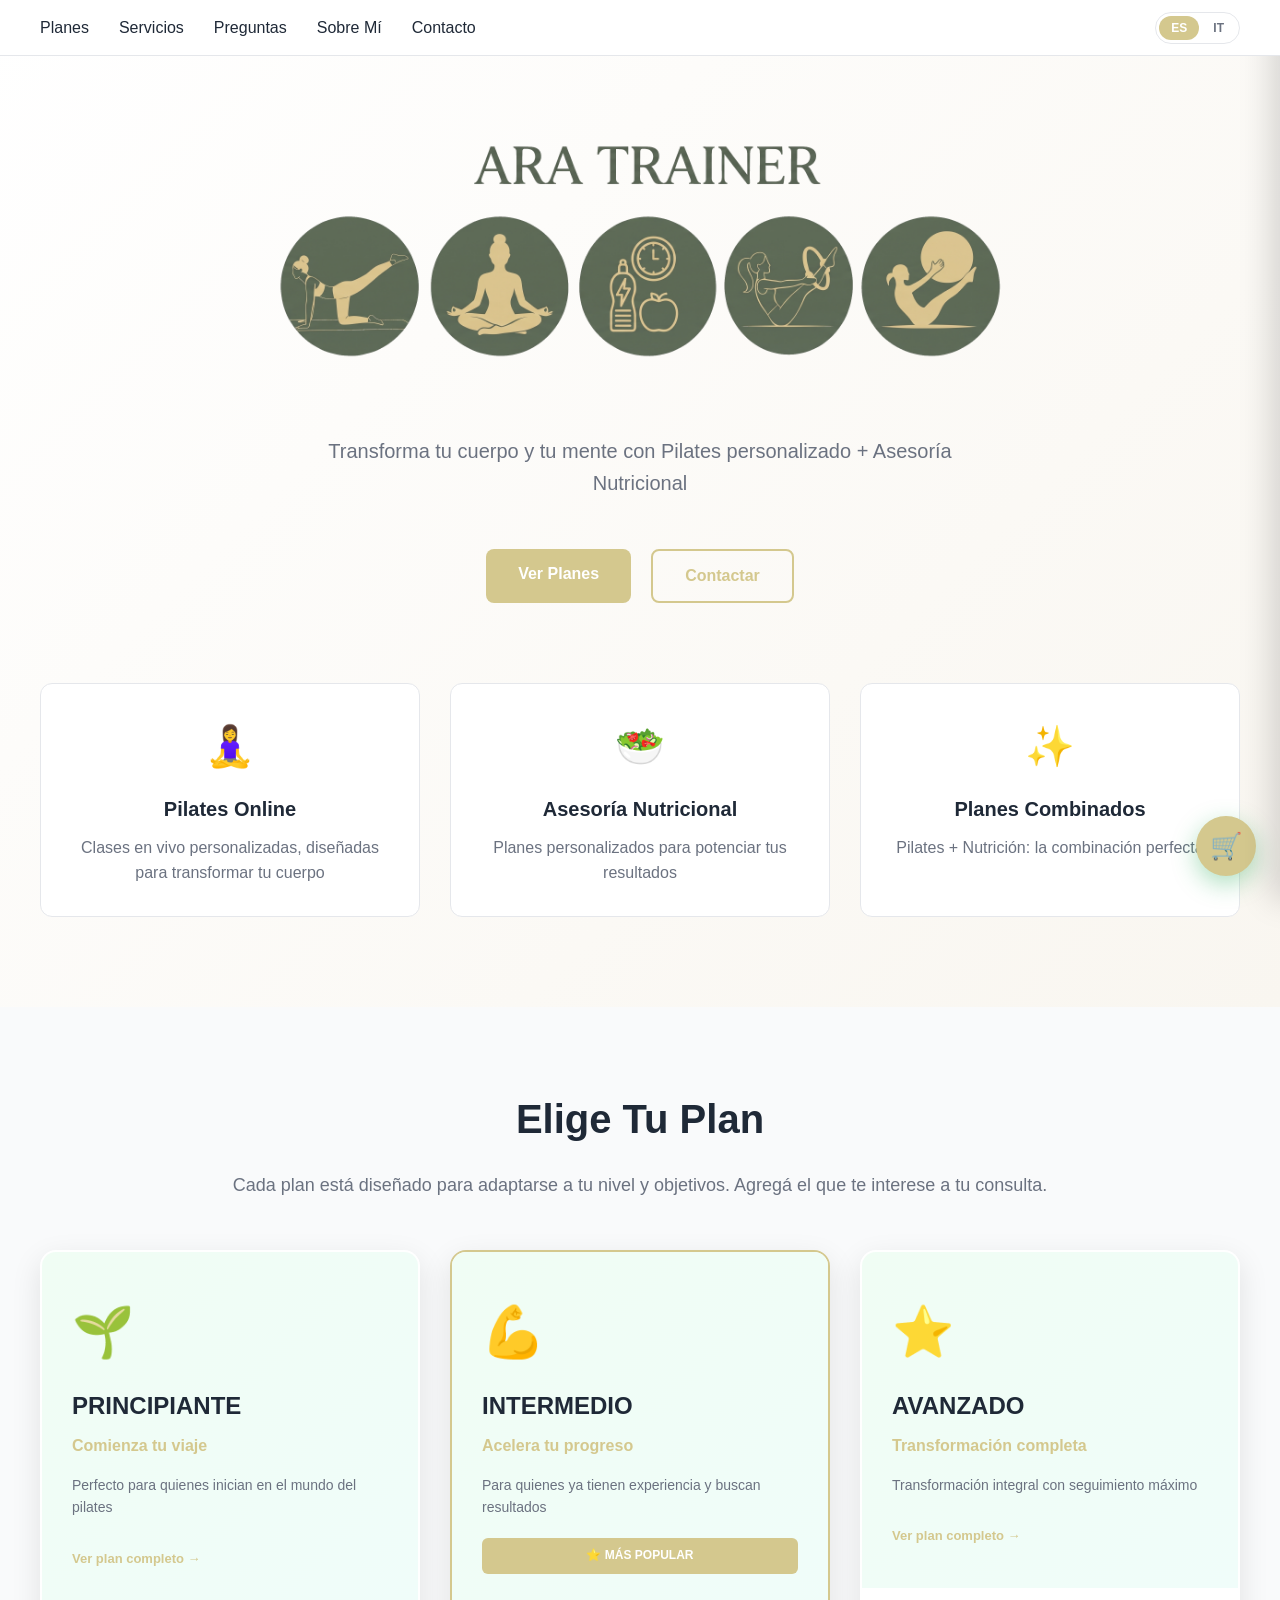
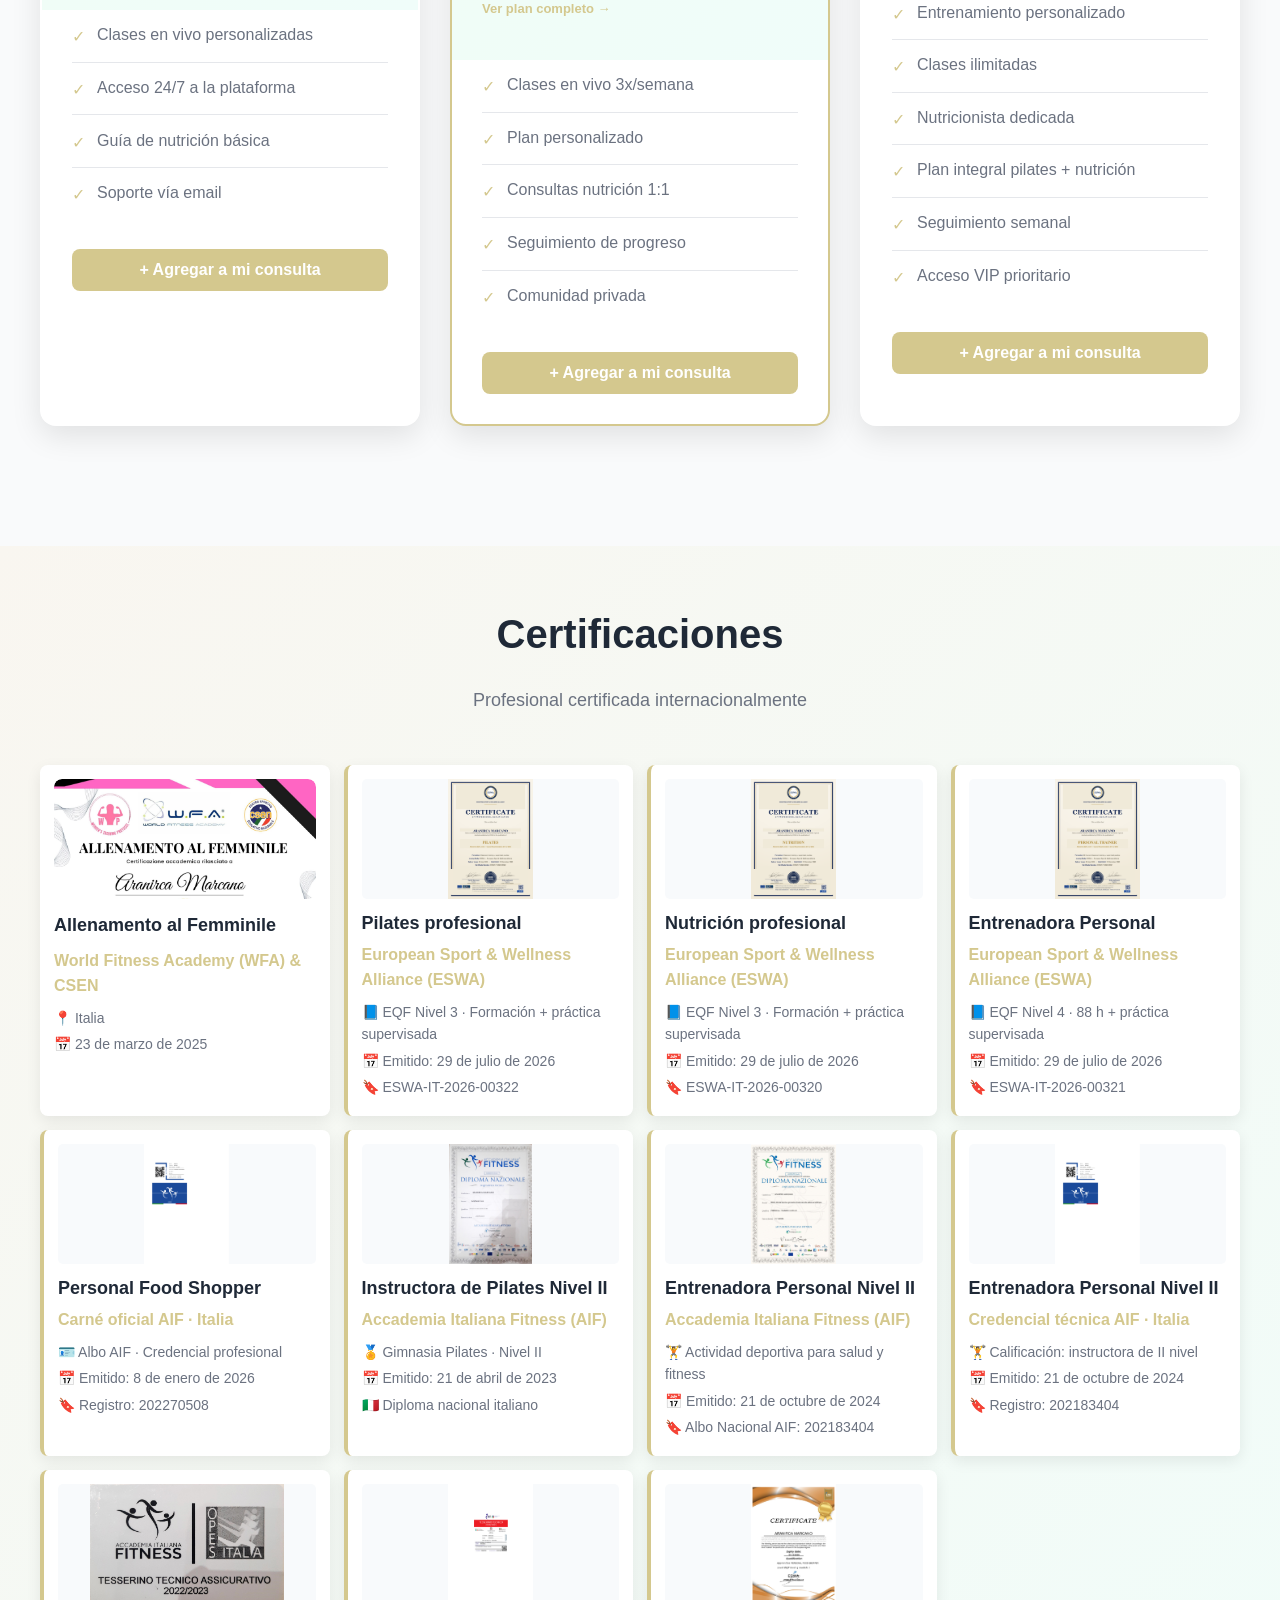
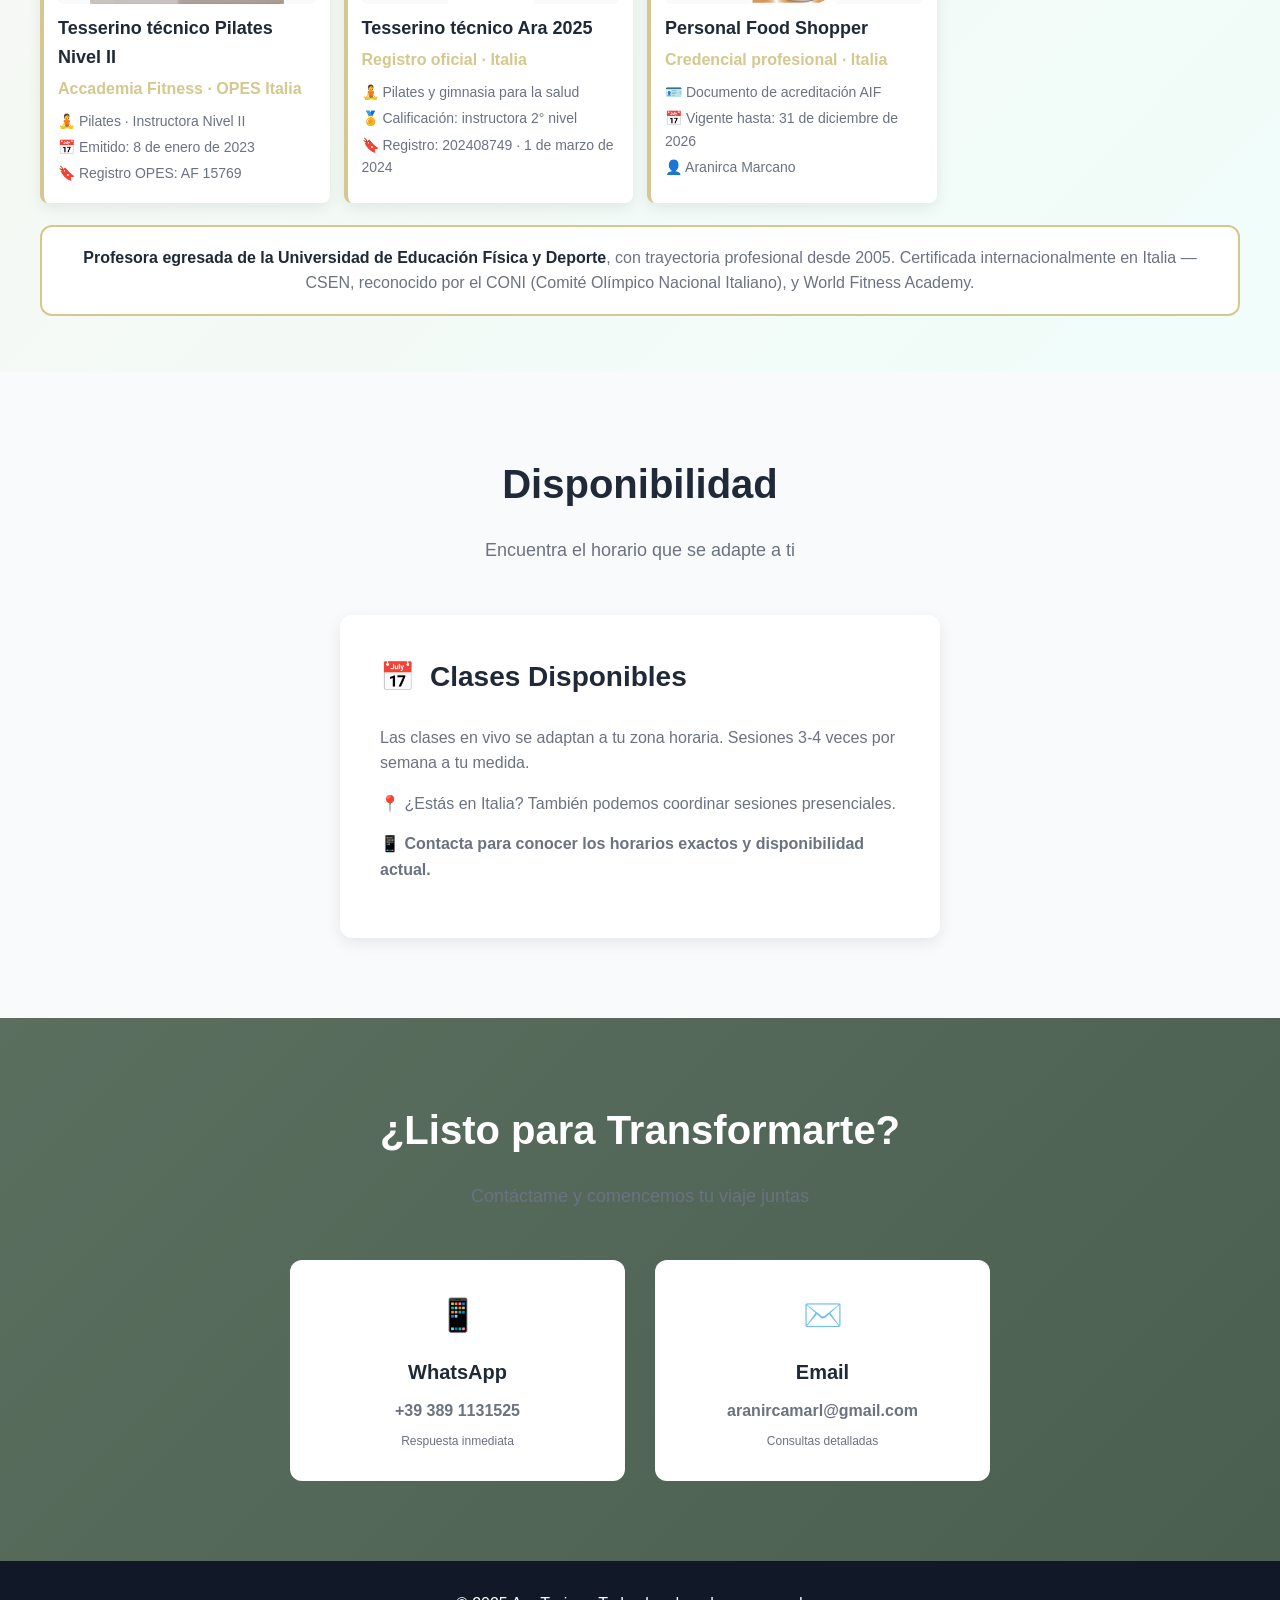
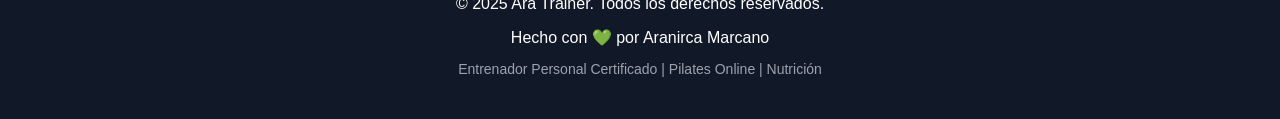
==== commit d7040013: "Fix cart responsiveness on mobile: full width drawer, adjusted padding and font sizes" ====
--- a/index.html
+++ b/index.html
@@ -484,6 +484,17 @@
             gap: 15px;
         }
 
+        @media (max-width: 768px) {
+            .form-row {
+                grid-template-columns: 1fr;
+                gap: 12px;
+            }
+
+            .cart-form-content .form-row {
+                grid-template-columns: 1fr;
+            }
+        }
+
         .form-group {
             margin-bottom: 15px;
         }
--- a/css/style.css
+++ b/css/style.css
@@ -846,7 +846,7 @@
     top: 0;
     right: 0;
     width: 380px;
-    max-width: 90vw;
+    max-width: 100%;
     height: 100%;
     background: white;
     box-shadow: -10px 0 30px rgba(0, 0, 0, 0.15);
@@ -855,6 +855,7 @@
     z-index: 80;
     display: flex;
     flex-direction: column;
+    box-sizing: border-box;
 }
 
 .cart-drawer.active {
@@ -1304,8 +1305,11 @@
     }
 
     .cart-fab {
-        bottom: 16px;
-        right: 16px;
+        bottom: 20px;
+        right: 20px;
+        font-size: 22px;
+        width: 56px;
+        height: 56px;
     }
 
     .detalle-hero h1 {
@@ -1369,6 +1373,65 @@
 
     .cta-hero .btn {
         width: 100%;
+    }
+
+    /* CARRITO EN MÓVIL */
+    .cart-drawer {
+        width: 100%;
+        max-width: 100%;
+    }
+
+    .cart-header {
+        padding: 16px;
+    }
+
+    .cart-items {
+        padding: 8px 16px;
+    }
+
+    .cart-footer {
+        padding: 16px;
+        gap: 12px;
+    }
+
+    .cart-footer textarea {
+        font-size: 16px;
+        padding: 12px;
+    }
+
+    .cart-item {
+        padding: 10px 0;
+    }
+
+    .cart-item-icon {
+        font-size: 20px;
+    }
+
+    .checkbox-label {
+        font-size: 12px;
+    }
+
+    .cart-footer label {
+        font-size: 12px;
+    }
+
+    .btn {
+        padding: 12px 16px;
+        font-size: 14px;
+    }
+
+    .cart-form-section {
+        padding: 12px 16px;
+    }
+
+    .form-group {
+        margin-bottom: 12px;
+    }
+
+    .form-group input,
+    .form-group select {
+        padding: 10px 12px;
+        font-size: 16px;
     }
 }
 
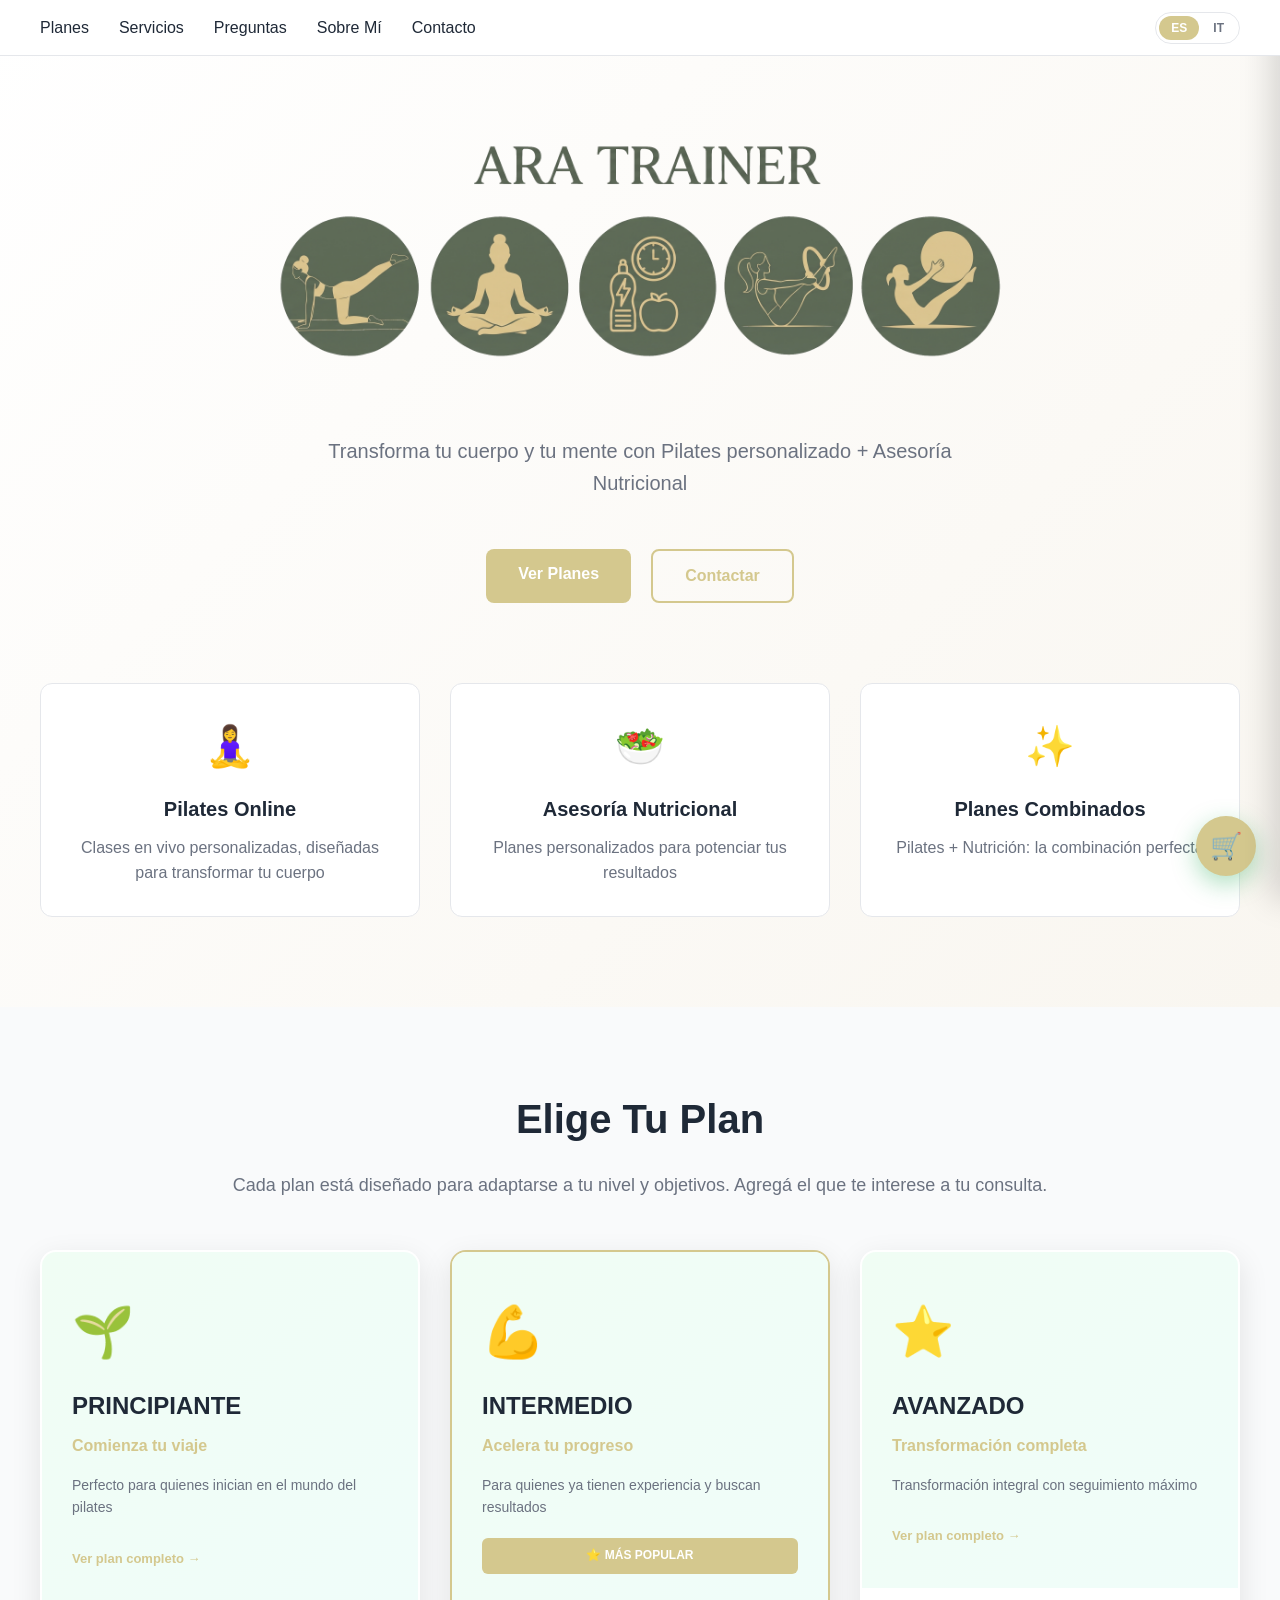
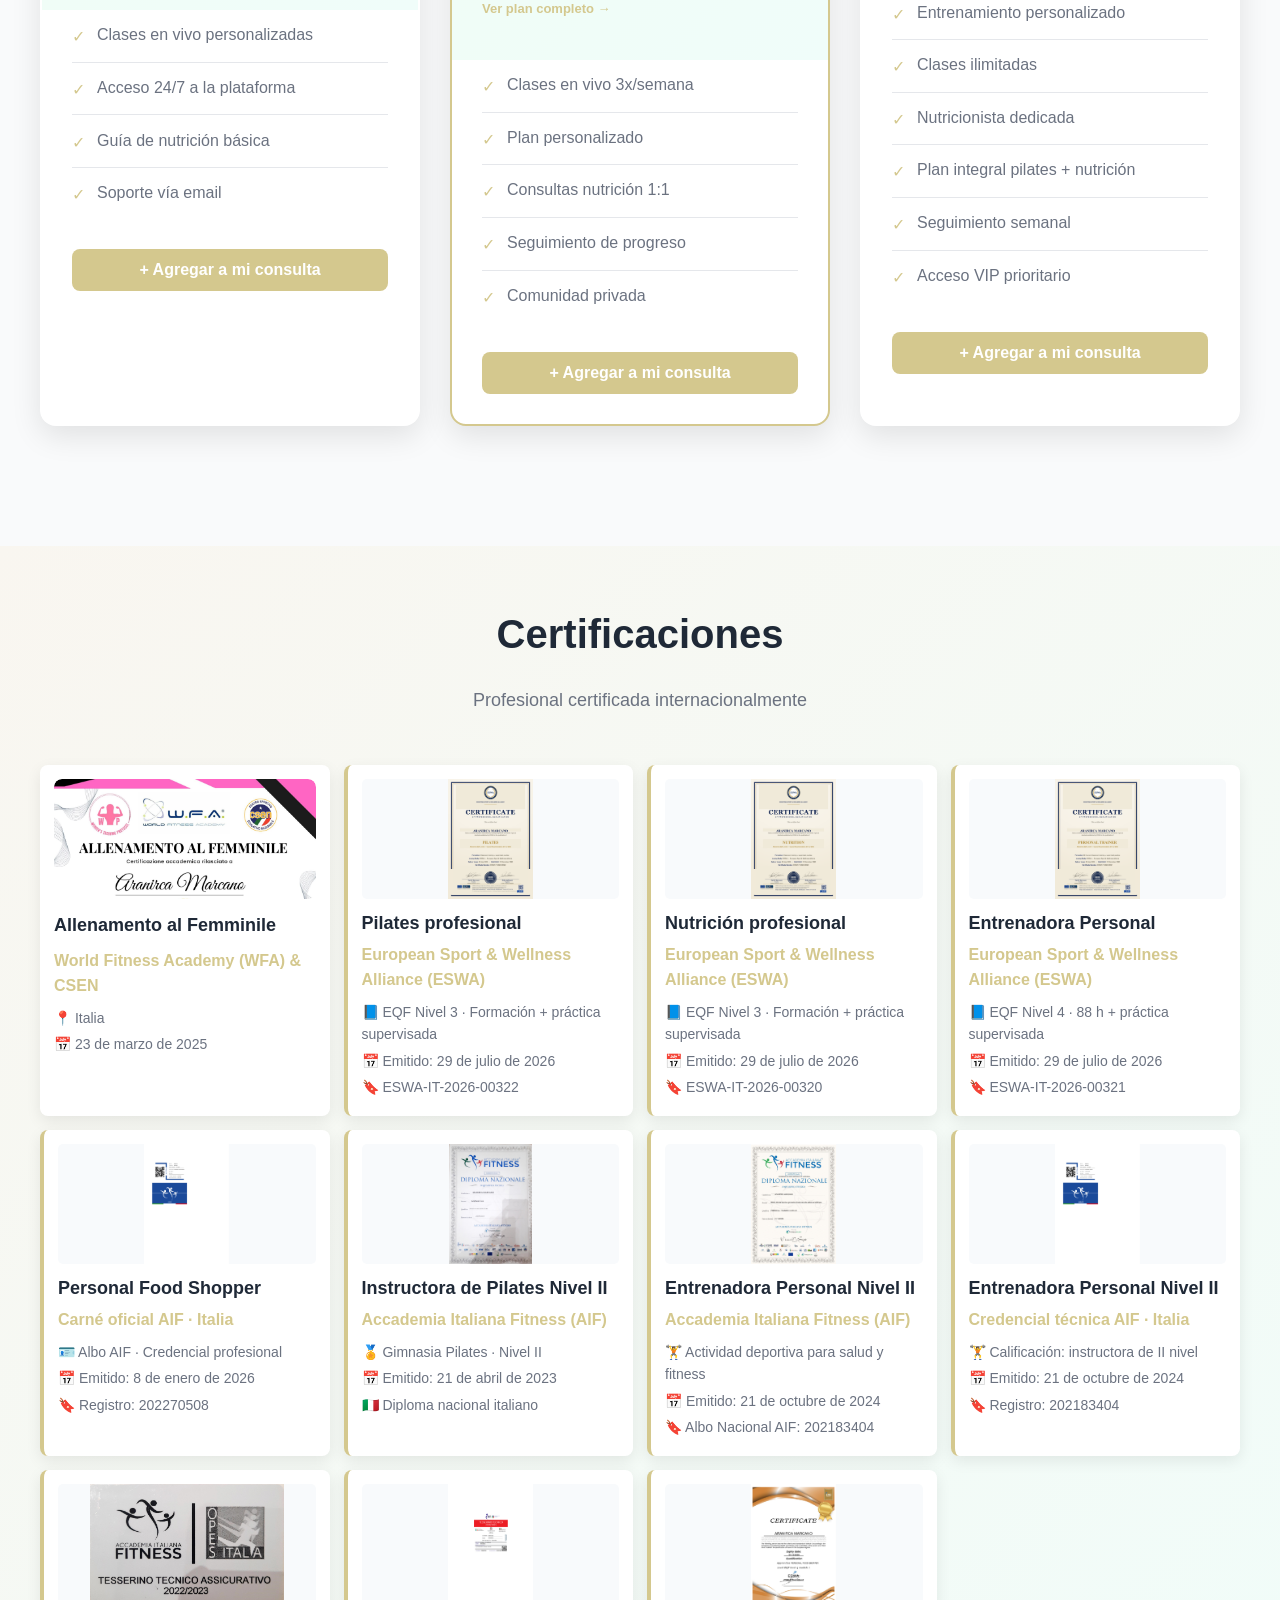
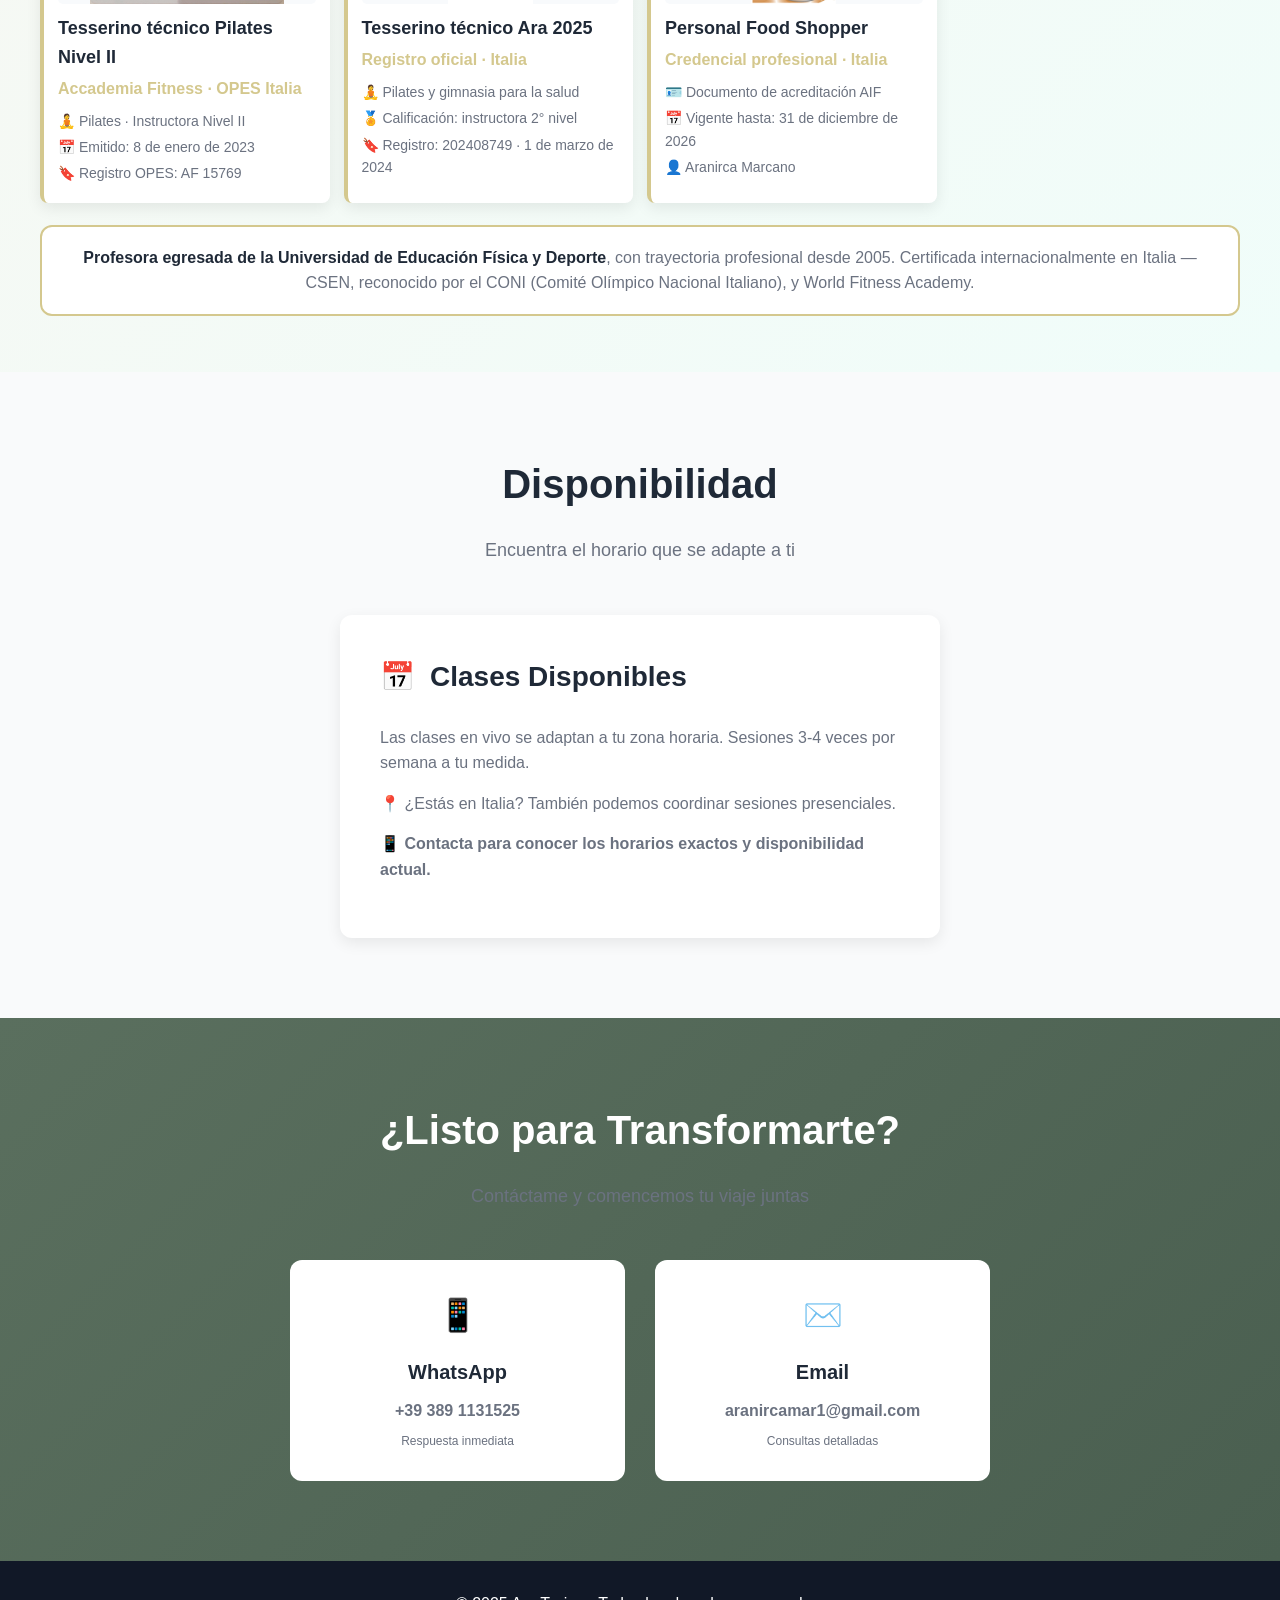
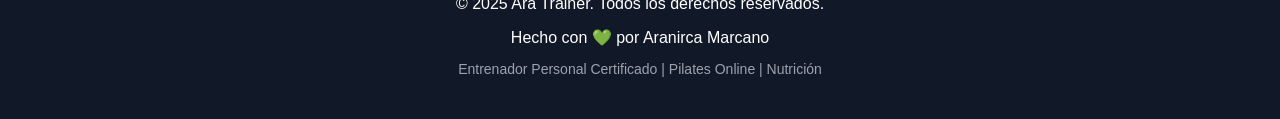
==== commit ec8bb8f0: "Fix email: aranircamarl@gmail.com → aranircamar1@gmail.com (correct email with number 1)" ====
--- a/index.html
+++ b/index.html
@@ -273,10 +273,10 @@
                     <p class="contact-subtitle" data-i18n="contacto.whatsapp_sub">Respuesta inmediata</p>
                 </a>
 
-                <a href="mailto:aranircamarl@gmail.com" class="contact-card">
+                <a href="mailto:aranircamar1@gmail.com" class="contact-card">
                     <div class="contact-icon">✉️</div>
                     <h3 data-i18n="contacto.email_title">Email</h3>
-                    <p class="contact-link">aranircamarl@gmail.com</p>
+                    <p class="contact-link">aranircamar1@gmail.com</p>
                     <p class="contact-subtitle" data-i18n="contacto.email_sub">Consultas detalladas</p>
                 </a>
             </div>
--- a/css/style.css
+++ b/css/style.css
@@ -847,7 +847,7 @@
     right: 0;
     width: 380px;
     max-width: 100%;
-    height: 100%;
+    height: 100vh;
     background: white;
     box-shadow: -10px 0 30px rgba(0, 0, 0, 0.15);
     transform: translateX(100%);
@@ -856,6 +856,8 @@
     display: flex;
     flex-direction: column;
     box-sizing: border-box;
+    overflow-y: auto;
+    -webkit-overflow-scrolling: touch;
 }
 
 .cart-drawer.active {
@@ -947,6 +949,11 @@
     display: flex;
     flex-direction: column;
     gap: 10px;
+    flex-shrink: 0;
+    background: white;
+    position: sticky;
+    bottom: 0;
+    z-index: 10;
 }
 
 .cart-footer label {
@@ -1392,6 +1399,9 @@
     .cart-footer {
         padding: 16px;
         gap: 12px;
+        position: sticky;
+        bottom: 0;
+        z-index: 10;
     }
 
     .cart-footer textarea {
